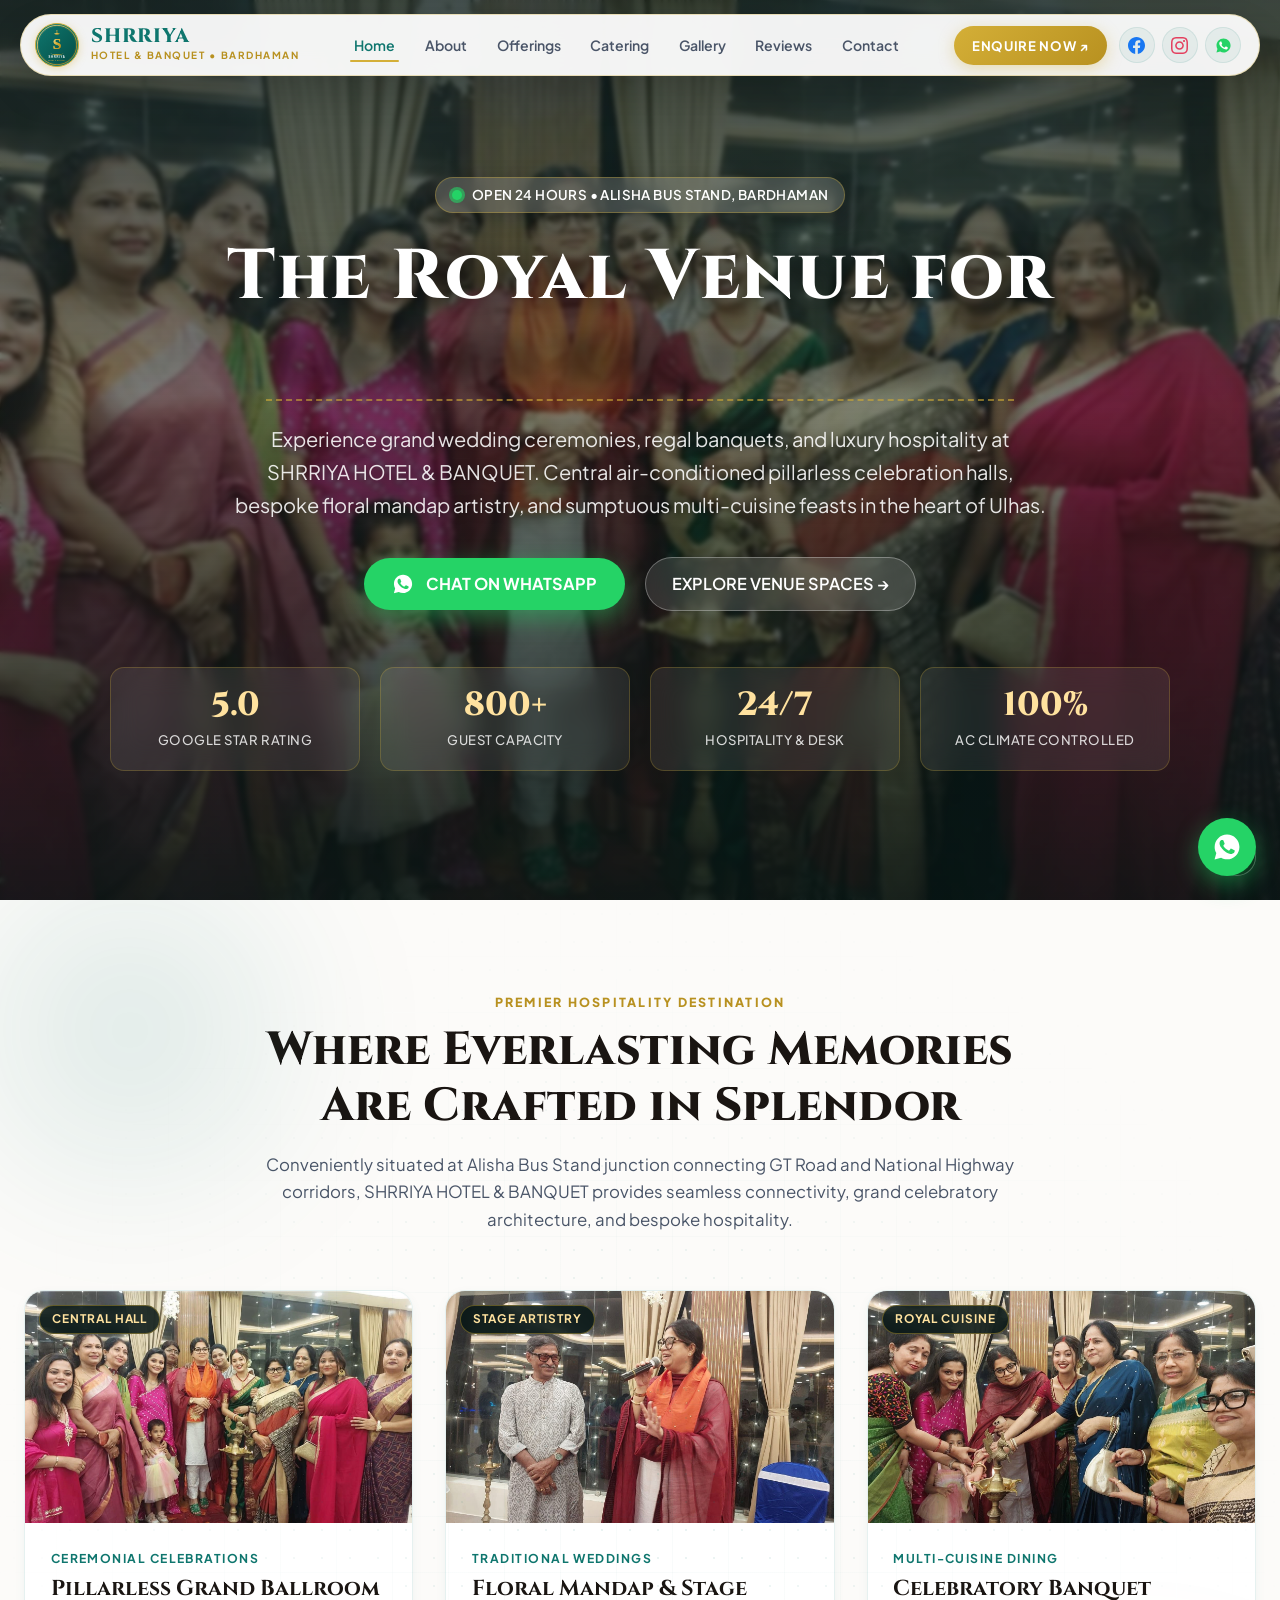
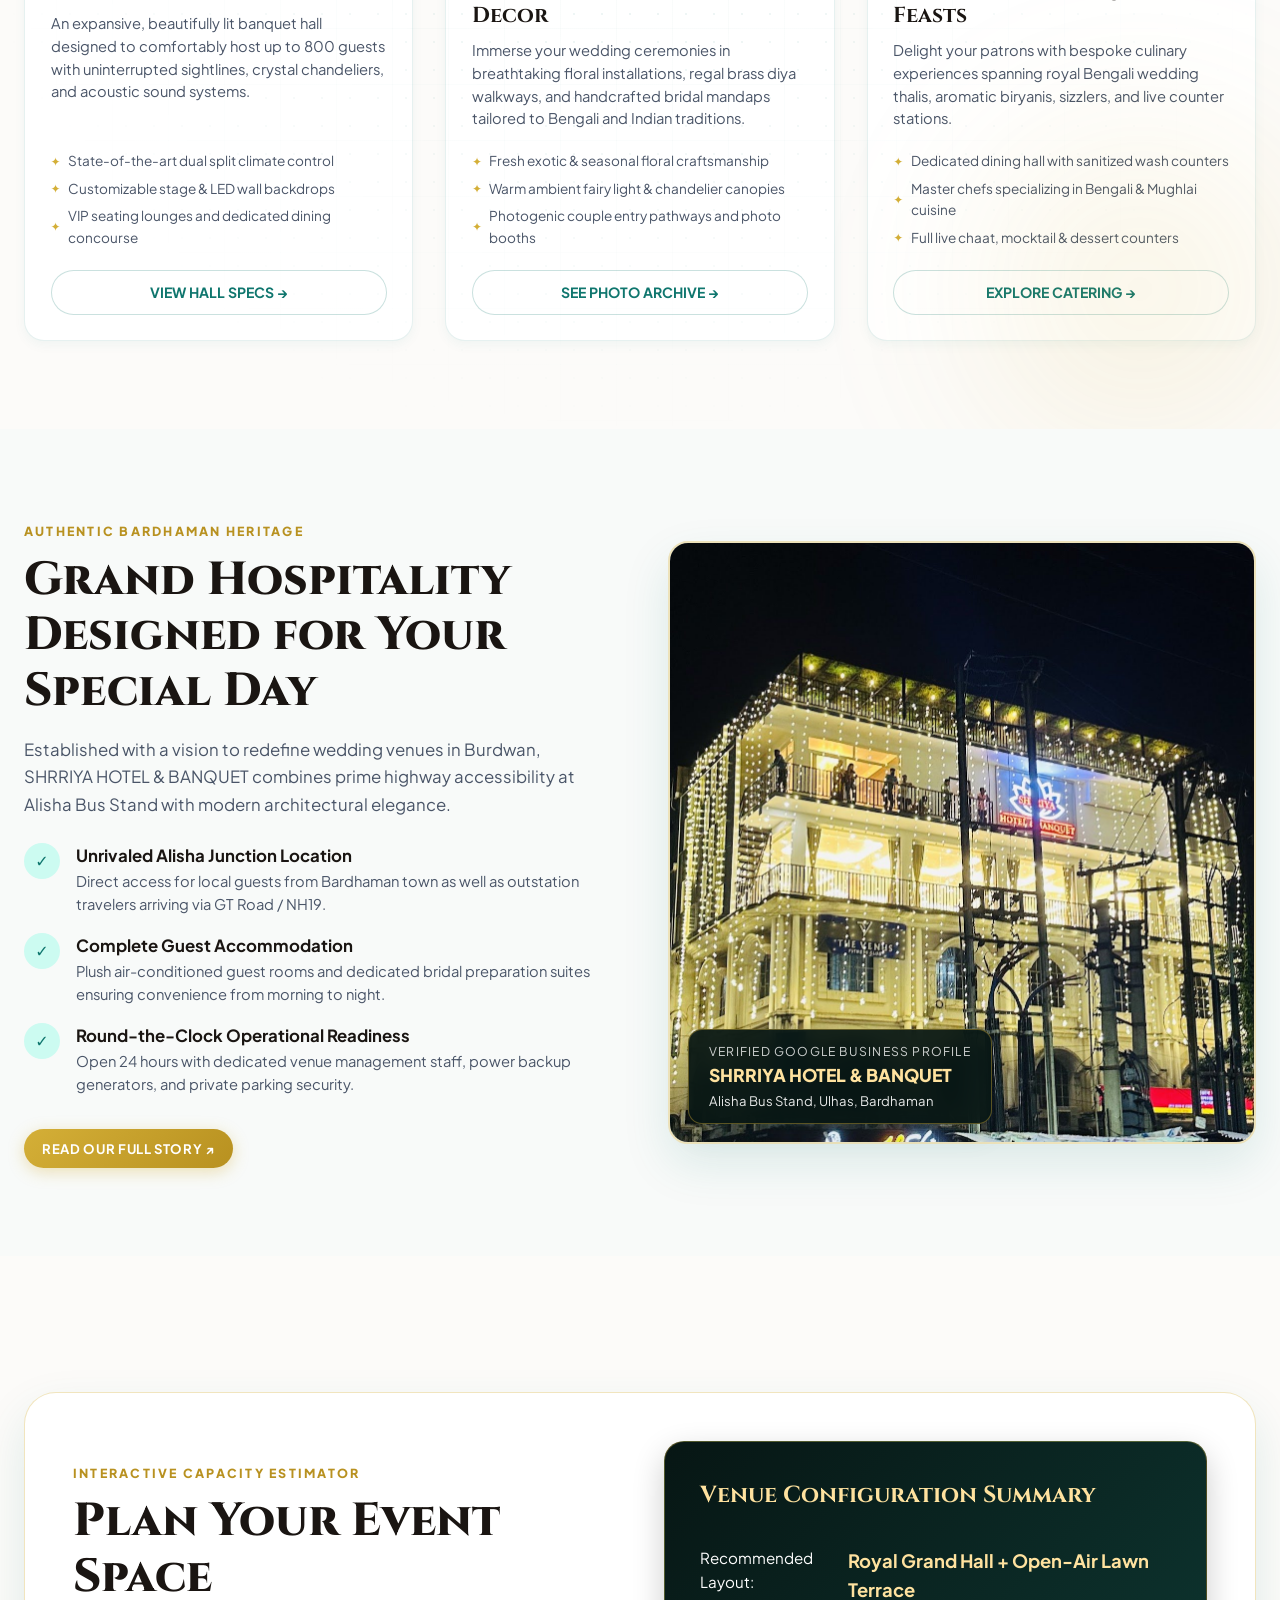
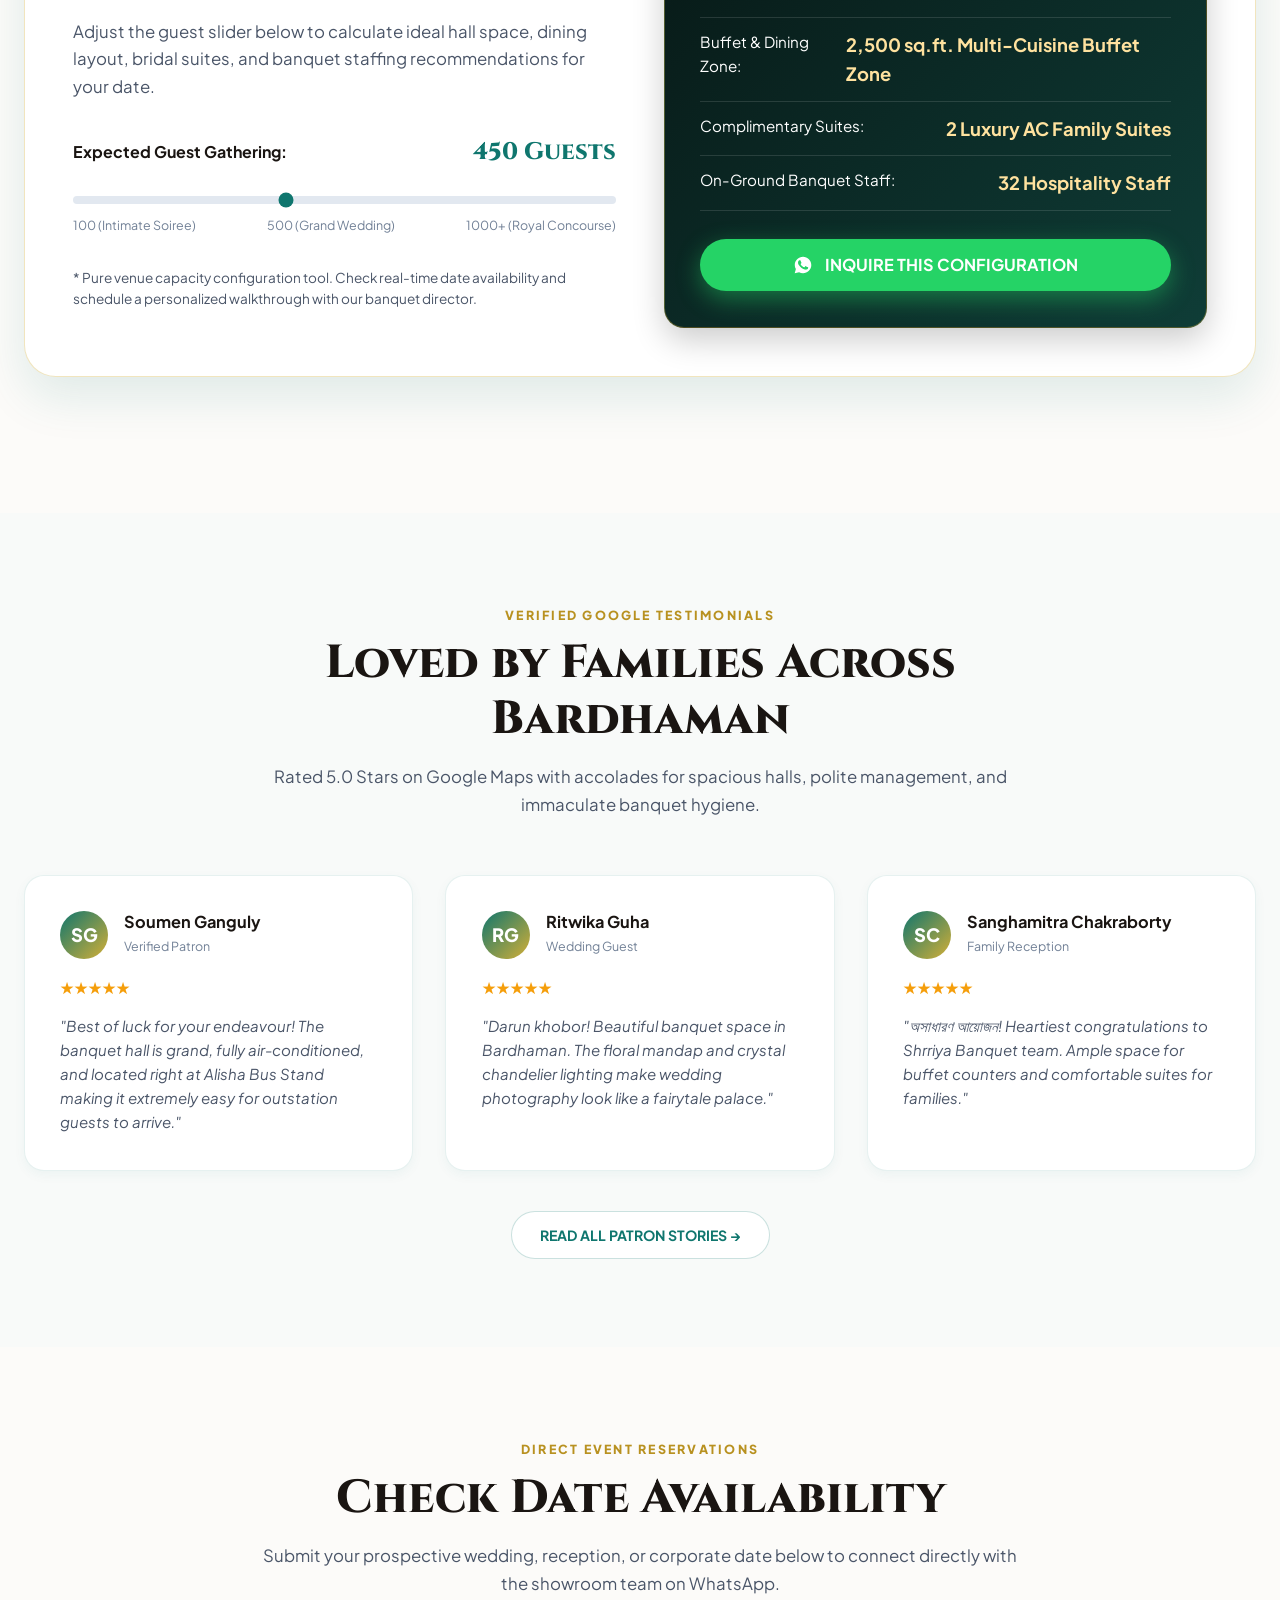
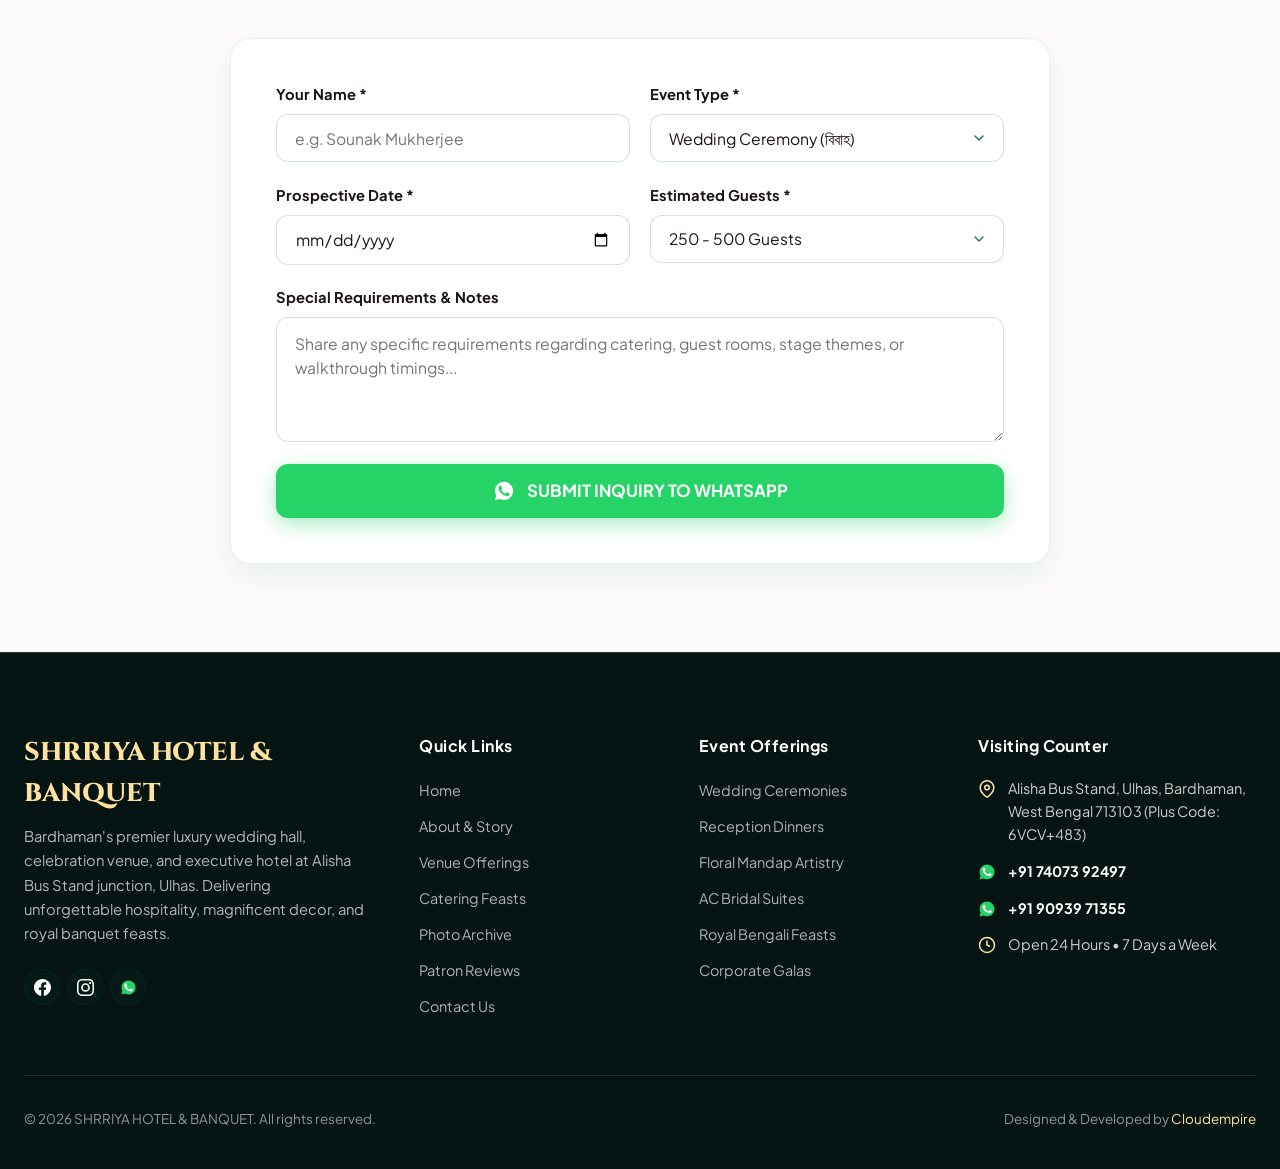
==== index.html @ f8ea302f "feat: complete multi-page showcase for SHRRIYA HOTEL & BANQUET" ====
<!DOCTYPE html>
<html lang="en">
<head>
  <meta charset="UTF-8">
  <meta name="viewport" content="width=device-width, initial-scale=1.0">
  <title>SHRRIYA HOTEL & BANQUET — Premier Wedding & Luxury Banquet Destination in Bardhaman</title>
  <meta name="description" content="Welcome to SHRRIYA HOTEL & BANQUET at Alisha Bus Stand, Ulhas, Bardhaman. Luxury AC marriage hall, grand wedding receptions, executive suites, and royal multi-cuisine feasts.">
  
  <!-- Complete Favicon Suite (Mandate 15) -->
  <link rel="icon" type="image/svg+xml" href="assets/images/favicon.svg">
  <link rel="icon" type="image/png" sizes="32x32" href="assets/images/favicon-32x32.png">
  <link rel="shortcut icon" href="assets/images/favicon.ico">
  <link rel="apple-touch-icon" sizes="180x180" href="assets/images/apple-touch-icon.png">

  <!-- Design System CSS -->
  <link rel="stylesheet" href="assets/css/style.css">
</head>
<body>

  <!-- TheDivine Floating Pill Navbar (Mandates 3 & 11) -->
  <header class="site-header">
    <div class="header-inner">
      <a href="index.html" class="header-brand" aria-label="SHRRIYA HOTEL & BANQUET Home">
        <div class="brand-emblem-wrap">
          <img src="assets/images/logo.svg" alt="SHRRIYA Emblem" class="brand-emblem">
        </div>
        <div class="brand-text">
          <span class="brand-title">SHRRIYA</span>
          <span class="brand-sub">HOTEL &amp; BANQUET • BARDHAMAN</span>
        </div>
      </a>

      <!-- Center Nav Links: STRICT ONE-WORD LABELS, ZERO WRAP -->
      <ul class="nav-links">
        <li class="nav-item"><a href="index.html" class="nav-link active">Home</a></li>
        <li class="nav-item"><a href="about.html" class="nav-link">About</a></li>
        <li class="nav-item"><a href="offerings.html" class="nav-link">Offerings</a></li>
        <li class="nav-item"><a href="catering.html" class="nav-link">Catering</a></li>
        <li class="nav-item"><a href="gallery.html" class="nav-link">Gallery</a></li>
        <li class="nav-item"><a href="reviews.html" class="nav-link">Reviews</a></li>
        <li class="nav-item"><a href="contact.html" class="nav-link">Contact</a></li>
      </ul>

      <!-- Right Actions -->
      <div class="header-actions">
        <a href="contact.html" class="btn-cta-pill">ENQUIRE NOW ↗</a>
        <div class="social-circle-icons">
          <!-- Facebook -->
          <a href="https://www.facebook.com/61556567624550" target="_blank" rel="noopener noreferrer" class="social-circle-btn" aria-label="Official Facebook">
            <svg viewBox="0 0 24 24" fill="#1877F2"><path d="M24 12.073c0-6.627-5.373-12-12-12s-12 5.373-12 12c0 5.99 4.388 10.954 10.125 11.854v-8.385H7.078v-3.47h3.047V9.43c0-3.007 1.792-4.669 4.533-4.669 1.312 0 2.686.235 2.686.235v2.953H15.83c-1.491 0-1.956.925-1.956 1.874v2.25h3.328l-.532 3.47h-2.796v8.385C19.612 23.027 24 18.062 24 12.073z"/></svg>
          </a>
          <!-- Instagram -->
          <a href="https://www.instagram.com/reel/DeOyIjYOL1H/" target="_blank" rel="noopener noreferrer" class="social-circle-btn" aria-label="Official Instagram">
            <svg viewBox="0 0 24 24" fill="#E4405F"><path d="M12 2.163c3.204 0 3.584.012 4.85.07 3.252.148 4.771 1.691 4.919 4.919.058 1.265.069 1.645.069 4.849 0 3.205-.012 3.584-.069 4.849-.149 3.225-1.664 4.771-4.919 4.919-1.266.058-1.644.07-4.85.07-3.204 0-3.584-.012-4.849-.07-3.26-.149-4.771-1.699-4.919-4.92-.058-1.265-.07-1.644-.07-4.849 0-3.204.013-3.583.07-4.849.149-3.227 1.664-4.771 4.919-4.919 1.266-.057 1.645-.069 4.849-.069zm0-2.163c-3.259 0-3.667.014-4.947.072-4.358.2-6.78 2.618-6.98 6.98-.059 1.281-.073 1.689-.073 4.948 0 3.259.014 3.668.072 4.948.2 4.358 2.618 6.78 6.98 6.98 1.281.058 1.689.072 4.948.072 3.259 0 3.668-.014 4.948-.072 4.354-.2 6.782-2.618 6.979-6.98.059-1.28.073-1.689.073-4.948 0-3.259-.014-3.667-.072-4.947-.196-4.354-2.617-6.78-6.979-6.98-1.281-.059-1.69-.073-4.949-.073zm0 5.838c-3.403 0-6.162 2.759-6.162 6.162s2.759 6.163 6.162 6.163 6.162-2.759 6.162-6.163c0-3.403-2.759-6.162-6.162-6.162zm0 10.162c-2.209 0-4-1.79-4-4 0-2.209 1.791-4 4-4s4 1.791 4 4c0 2.21-1.791 4-4 4zm6.406-11.845c-.796 0-1.441.645-1.441 1.44s.645 1.44 1.441 1.44c.795 0 1.439-.645 1.439-1.44s-.644-1.44-1.439-1.44z"/></svg>
          </a>
          <!-- Official WhatsApp SVG (Green bubble, white handset on light header) -->
          <a href="https://wa.me/917407392497" target="_blank" rel="noopener noreferrer" class="social-circle-btn" aria-label="Official WhatsApp">
            <svg viewBox="0 0 24 24" fill="none"><path d="M12.04 2C6.58 2 2.13 6.45 2.13 11.91C2.13 13.66 2.59 15.36 3.45 16.86L2.05 22L7.3 20.62C8.75 21.41 10.38 21.83 12.04 21.83C17.5 21.83 21.95 17.38 21.95 11.92C21.95 6.46 17.5 2 12.04 2Z" fill="#25D366"/><path d="M17.52 14.33C17.22 14.18 15.75 13.45 15.48 13.35C15.21 13.25 15.01 13.2 14.81 13.5C14.61 13.8 14.04 14.47 13.86 14.67C13.69 14.87 13.51 14.9 13.21 14.75C12.91 14.6 11.95 14.28 10.82 13.27C9.94 12.49 9.34 11.52 9.17 11.22C9 10.92 9.15 10.76 9.3 10.61C9.44 10.48 9.61 10.25 9.76 10.08C9.91 9.91 9.96 9.78 10.06 9.58C10.16 9.38 10.11 9.21 10.03 9.06C9.96 8.91 9.36 7.43 9.11 6.83C8.87 6.25 8.62 6.33 8.44 6.32C8.27 6.31 8.07 6.31 7.87 6.31C7.67 6.31 7.35 6.38 7.07 6.68C6.8 6.98 6.03 7.7 6.03 9.17C6.03 10.64 7.1 12.06 7.25 12.26C7.4 12.46 9.35 15.47 12.34 16.76C13.05 17.07 13.61 17.26 14.05 17.4C14.77 17.63 15.42 17.6 15.94 17.52C16.52 17.43 17.72 16.79 17.97 16.09C18.22 15.39 18.22 14.8 18.14 14.67C18.07 14.55 17.82 14.48 17.52 14.33Z" fill="#FFFFFF"/></svg>
          </a>
        </div>
        <!-- Circular Mobile Toggle Button (inside bounds) -->
        <button class="mobile-toggle" aria-label="Toggle Navigation Menu">
          <span></span>
        </button>
      </div>
    </div>
  </header>

  <!-- Hero Video Section (Starting at top: 0, Mandates 10 & 11) -->
  <section class="hero-section">
    <div class="hero-video-wrap">
      <video class="hero-video" autoplay muted loop playsinline poster="assets/images/hero-poster.jpg">
        <source src="assets/videos/hero.mp4" type="video/mp4">
      </video>
    </div>
    <div class="hero-overlay"></div>

    <div class="hero-container">
      <!-- Consolidated Sleek Status Badge (Anti-Clutter Guarantee) -->
      <div class="hero-badge">
        <span class="live-beacon">
          <span class="live-beacon-core"></span>
          <span class="live-beacon-ring"></span>
        </span>
        <span>OPEN 24 HOURS • ALISHA BUS STAND, BARDHAMAN</span>
      </div>

      <!-- Headline with Dynamic Keyword Rotator (Mandate 16) -->
      <h1 class="hero-title">
        The Royal Venue for<br>
        <span class="title-accent"><span class="dynamic-rotator">Bardhaman Weddings</span></span>
      </h1>

      <p class="hero-subtitle">
        Experience grand wedding ceremonies, regal banquets, and luxury hospitality at SHRRIYA HOTEL &amp; BANQUET. Central air-conditioned pillarless celebration halls, bespoke floral mandap artistry, and sumptuous multi-cuisine feasts in the heart of Ulhas.
      </p>

      <!-- Action Button Group -->
      <div class="hero-cta-group">
        <!-- Official WhatsApp High-Contrast: WHITE bubble + GREEN handset on green background -->
        <a href="https://wa.me/917407392497?text=Namaste%20Shrriya%20Hotel%20%26%20Banquet%2C%20I%20would%20like%20to%20enquire%20about%20booking%20your%20hall%20for%20an%20upcoming%20celebration." target="_blank" rel="noopener noreferrer" class="btn-hero-primary">
          <svg width="22" height="22" viewBox="0 0 24 24" fill="none"><path d="M12.04 2C6.58 2 2.13 6.45 2.13 11.91C2.13 13.66 2.59 15.36 3.45 16.86L2.05 22L7.3 20.62C8.75 21.41 10.38 21.83 12.04 21.83C17.5 21.83 21.95 17.38 21.95 11.92C21.95 6.46 17.5 2 12.04 2Z" fill="#FFFFFF"/><path d="M17.52 14.33C17.22 14.18 15.75 13.45 15.48 13.35C15.21 13.25 15.01 13.2 14.81 13.5C14.61 13.8 14.04 14.47 13.86 14.67C13.69 14.87 13.51 14.9 13.21 14.75C12.91 14.6 11.95 14.28 10.82 13.27C9.94 12.49 9.34 11.52 9.17 11.22C9 10.92 9.15 10.76 9.3 10.61C9.44 10.48 9.61 10.25 9.76 10.08C9.91 9.91 9.96 9.78 10.06 9.58C10.16 9.38 10.11 9.21 10.03 9.06C9.96 8.91 9.36 7.43 9.11 6.83C8.87 6.25 8.62 6.33 8.44 6.32C8.27 6.31 8.07 6.31 7.87 6.31C7.67 6.31 7.35 6.38 7.07 6.68C6.8 6.98 6.03 7.7 6.03 9.17C6.03 10.64 7.1 12.06 7.25 12.26C7.4 12.46 9.35 15.47 12.34 16.76C13.05 17.07 13.61 17.26 14.05 17.4C14.77 17.63 15.42 17.6 15.94 17.52C16.52 17.43 17.72 16.79 17.97 16.09C18.22 15.39 18.22 14.8 18.14 14.67C18.07 14.55 17.82 14.48 17.52 14.33Z" fill="#25D366"/></svg>
          <span>CHAT ON WHATSAPP</span>
        </a>
        <a href="offerings.html" class="btn-hero-secondary">
          <span>EXPLORE VENUE SPACES →</span>
        </a>
      </div>

      <!-- Telemetry Stats Grid (Fits Above Fold on Mobile, Mandate 11) -->
      <div class="hero-telemetry-grid">
        <div class="hero-stat-card">
          <div class="stat-number" data-target="5.0" data-decimal="true">5.0</div>
          <div class="stat-label">Google Star Rating</div>
        </div>
        <div class="hero-stat-card">
          <div class="stat-number" data-target="800" data-suffix="+">800+</div>
          <div class="stat-label">Guest Capacity</div>
        </div>
        <div class="hero-stat-card">
          <div class="stat-number" data-target="24" data-suffix="/7">24/7</div>
          <div class="stat-label">Hospitality &amp; Desk</div>
        </div>
        <div class="hero-stat-card">
          <div class="stat-number" data-target="100" data-suffix="%">100%</div>
          <div class="stat-label">AC Climate Controlled</div>
        </div>
      </div>
    </div>

    <!-- Pause/Play Video Control -->
    <button class="video-control-btn" aria-label="Pause Hero Video">
      <svg width="16" height="16" viewBox="0 0 24 24" fill="currentColor">
        <rect x="6" y="4" width="4" height="16"></rect>
        <rect x="14" y="4" width="4" height="16"></rect>
      </svg>
    </button>
  </section>

  <!-- Section 1: Venue Pillars & Grand Celebrations -->
  <section class="section">
    <div class="abstract-orb-container">
      <div class="abstract-orb abstract-orb-1"></div>
      <div class="abstract-orb abstract-orb-2"></div>
    </div>
    <div class="abstract-tech-grid"></div>

    <div class="section-header">
      <span class="section-tag">PREMIER HOSPITALITY DESTINATION</span>
      <h2 class="section-title">Where Everlasting Memories Are Crafted in Splendor</h2>
      <p class="section-desc">Conveniently situated at Alisha Bus Stand junction connecting GT Road and National Highway corridors, SHRRIYA HOTEL &amp; BANQUET provides seamless connectivity, grand celebratory architecture, and bespoke hospitality.</p>
    </div>

    <!-- 3 Teaser Feature Cards -->
    <div class="portfolio-grid">
      <div class="dish-card">
        <div class="dish-card-img-wrap">
          <img src="assets/images/banquet-grand-hall.jpg" alt="Grand Celebration Hall" class="dish-card-img" loading="lazy" decoding="async">
          <span class="dish-card-badge">CENTRAL HALL</span>
        </div>
        <div class="dish-card-body">
          <span class="dish-card-category">CEREMONIAL CELEBRATIONS</span>
          <h3 class="dish-card-title">Pillarless Grand Ballroom</h3>
          <p class="dish-card-desc">An expansive, beautifully lit banquet hall designed to comfortably host up to 800 guests with uninterrupted sightlines, crystal chandeliers, and acoustic sound systems.</p>
          <ul class="dish-card-highlights">
            <li>State-of-the-art dual split climate control</li>
            <li>Customizable stage &amp; LED wall backdrops</li>
            <li>VIP seating lounges and dedicated dining concourse</li>
          </ul>
          <a href="offerings.html" class="btn-card-inquire">VIEW HALL SPECS →</a>
        </div>
      </div>

      <div class="dish-card">
        <div class="dish-card-img-wrap">
          <img src="assets/images/banquet-stage-mandap.jpg" alt="Floral Stage Mandap" class="dish-card-img" loading="lazy" decoding="async">
          <span class="dish-card-badge">STAGE ARTISTRY</span>
        </div>
        <div class="dish-card-body">
          <span class="dish-card-category">TRADITIONAL WEDDINGS</span>
          <h3 class="dish-card-title">Floral Mandap &amp; Stage Decor</h3>
          <p class="dish-card-desc">Immerse your wedding ceremonies in breathtaking floral installations, regal brass diya walkways, and handcrafted bridal mandaps tailored to Bengali and Indian traditions.</p>
          <ul class="dish-card-highlights">
            <li>Fresh exotic &amp; seasonal floral craftsmanship</li>
            <li>Warm ambient fairy light &amp; chandelier canopies</li>
            <li>Photogenic couple entry pathways and photo booths</li>
          </ul>
          <a href="gallery.html" class="btn-card-inquire">SEE PHOTO ARCHIVE →</a>
        </div>
      </div>

      <div class="dish-card">
        <div class="dish-card-img-wrap">
          <img src="assets/images/banquet-celebration-dining.jpg" alt="Royal Catering & Feasts" class="dish-card-img" loading="lazy" decoding="async">
          <span class="dish-card-badge">ROYAL CUISINE</span>
        </div>
        <div class="dish-card-body">
          <span class="dish-card-category">MULTI-CUISINE DINING</span>
          <h3 class="dish-card-title">Celebratory Banquet Feasts</h3>
          <p class="dish-card-desc">Delight your patrons with bespoke culinary experiences spanning royal Bengali wedding thalis, aromatic biryanis, sizzlers, and live counter stations.</p>
          <ul class="dish-card-highlights">
            <li>Dedicated dining hall with sanitized wash counters</li>
            <li>Master chefs specializing in Bengali &amp; Mughlai cuisine</li>
            <li>Full live chaat, mocktail &amp; dessert counters</li>
          </ul>
          <a href="catering.html" class="btn-card-inquire">EXPLORE CATERING →</a>
        </div>
      </div>
    </div>
  </section>

  <!-- Section 2: Heritage Workshop & Genuine Front Showcase -->
  <section class="section-alt">
    <div class="section-inner">
      <div style="display: grid; grid-template-columns: 1fr 1fr; gap: 3.5rem; align-items: center;">
        <div>
          <span class="section-tag">AUTHENTIC BARDHAMAN HERITAGE</span>
          <h2 class="section-title">Grand Hospitality Designed for Your Special Day</h2>
          <p class="section-desc" style="margin-bottom: 1.5rem;">
            Established with a vision to redefine wedding venues in Burdwan, SHRRIYA HOTEL &amp; BANQUET combines prime highway accessibility at Alisha Bus Stand with modern architectural elegance.
          </p>
          <div style="display: flex; flex-direction: column; gap: 1rem; margin-bottom: 2rem;">
            <div style="display: flex; align-items: flex-start; gap: 1rem;">
              <div style="width: 36px; height: 36px; border-radius: 50%; background: var(--brand-teal-light); color: var(--brand-teal); display: flex; align-items: center; justify-content: center; font-weight: 800; flex-shrink: 0;">✓</div>
              <div>
                <strong style="color: var(--text-primary); font-size: 1.05rem;">Unrivaled Alisha Junction Location</strong>
                <p style="color: var(--text-secondary); font-size: 0.92rem;">Direct access for local guests from Bardhaman town as well as outstation travelers arriving via GT Road / NH19.</p>
              </div>
            </div>
            <div style="display: flex; align-items: flex-start; gap: 1rem;">
              <div style="width: 36px; height: 36px; border-radius: 50%; background: var(--brand-teal-light); color: var(--brand-teal); display: flex; align-items: center; justify-content: center; font-weight: 800; flex-shrink: 0;">✓</div>
              <div>
                <strong style="color: var(--text-primary); font-size: 1.05rem;">Complete Guest Accommodation</strong>
                <p style="color: var(--text-secondary); font-size: 0.92rem;">Plush air-conditioned guest rooms and dedicated bridal preparation suites ensuring convenience from morning to night.</p>
              </div>
            </div>
            <div style="display: flex; align-items: flex-start; gap: 1rem;">
              <div style="width: 36px; height: 36px; border-radius: 50%; background: var(--brand-teal-light); color: var(--brand-teal); display: flex; align-items: center; justify-content: center; font-weight: 800; flex-shrink: 0;">✓</div>
              <div>
                <strong style="color: var(--text-primary); font-size: 1.05rem;">Round-the-Clock Operational Readiness</strong>
                <p style="color: var(--text-secondary); font-size: 0.92rem;">Open 24 hours with dedicated venue management staff, power backup generators, and private parking security.</p>
              </div>
            </div>
          </div>
          <a href="about.html" class="btn-cta-pill" style="display: inline-flex;">READ OUR FULL STORY ↗</a>
        </div>

        <div style="position: relative;">
          <div style="border-radius: var(--radius-lg); overflow: hidden; border: 2px solid var(--border-gold); box-shadow: var(--shadow-lg);">
            <img src="assets/images/heritage-storefront.jpg" alt="SHRRIYA HOTEL & BANQUET Building & Front Entrance" style="width: 100%; height: auto; display: block;" loading="lazy" decoding="async">
          </div>
          <div style="position: absolute; bottom: 20px; left: 20px; background: rgba(7, 22, 20, 0.92); color: #FFE29F; padding: 12px 20px; border-radius: var(--radius-md); border: 1px solid rgba(212, 175, 55, 0.4); backdrop-filter: blur(10px); box-shadow: var(--shadow-md);">
            <div style="font-size: 0.76rem; text-transform: uppercase; letter-spacing: 0.1em; color: rgba(255, 255, 255, 0.8);">VERIFIED GOOGLE BUSINESS PROFILE</div>
            <div style="font-weight: 800; font-size: 1.1rem; color: #FFE29F;">SHRRIYA HOTEL &amp; BANQUET</div>
            <div style="font-size: 0.82rem; color: rgba(255, 255, 255, 0.9);">Alisha Bus Stand, Ulhas, Bardhaman</div>
          </div>
        </div>
      </div>
    </div>
  </section>

  <!-- Section 3: Interactive Guest Capacity & Banquet Calculator (Mandate 16) -->
  <section class="section">
    <div class="calculator-wrap">
      <div class="calc-grid">
        <div>
          <span class="section-tag">INTERACTIVE CAPACITY ESTIMATOR</span>
          <h2 class="section-title" style="margin-bottom: 0.75rem;">Plan Your Event Space</h2>
          <p class="section-desc" style="margin-bottom: 2rem;">Adjust the guest slider below to calculate ideal hall space, dining layout, bridal suites, and banquet staffing recommendations for your date.</p>

          <div class="calc-slider-box">
            <label for="guestSlider">
              <span>Expected Guest Gathering:</span>
              <span class="calc-slider-val" id="guestCountDisplay">450 Guests</span>
            </label>
            <input type="range" id="guestSlider" class="calc-range-input" min="100" max="1000" step="25" value="450">
            <div style="display: flex; justify-content: space-between; font-size: 0.78rem; color: var(--text-muted); margin-top: 6px;">
              <span>100 (Intimate Soiree)</span>
              <span>500 (Grand Wedding)</span>
              <span>1000+ (Royal Concourse)</span>
            </div>
          </div>

          <p style="font-size: 0.85rem; color: var(--text-secondary); line-height: 1.5;">
            * Pure venue capacity configuration tool. Check real-time date availability and schedule a personalized walkthrough with our banquet director.
          </p>
        </div>

        <div class="calc-result-card">
          <h4>Venue Configuration Summary</h4>
          <div class="calc-result-metric">
            <span>Recommended Layout:</span>
            <strong id="hallConfigDisplay">Royal Grand Hall + Open-Air Lawn Terrace</strong>
          </div>
          <div class="calc-result-metric">
            <span>Buffet &amp; Dining Zone:</span>
            <strong id="buffetAreaDisplay">2,500 sq.ft. Multi-Cuisine Zone</strong>
          </div>
          <div class="calc-result-metric">
            <span>Complimentary Suites:</span>
            <strong id="roomsDisplay">2 Luxury AC Family Suites</strong>
          </div>
          <div class="calc-result-metric">
            <span>On-Ground Banquet Staff:</span>
            <strong id="staffDisplay">32 Hospitality Staff</strong>
          </div>

          <div style="margin-top: 1.8rem;">
            <a id="calcWaBtn" href="https://wa.me/917407392497" target="_blank" rel="noopener noreferrer" class="btn-hero-primary" style="width: 100%;">
              <svg width="20" height="20" viewBox="0 0 24 24" fill="none"><path d="M12.04 2C6.58 2 2.13 6.45 2.13 11.91C2.13 13.66 2.59 15.36 3.45 16.86L2.05 22L7.3 20.62C8.75 21.41 10.38 21.83 12.04 21.83C17.5 21.83 21.95 17.38 21.95 11.92C21.95 6.46 17.5 2 12.04 2Z" fill="#FFFFFF"/><path d="M17.52 14.33C17.22 14.18 15.75 13.45 15.48 13.35C15.21 13.25 15.01 13.2 14.81 13.5C14.61 13.8 14.04 14.47 13.86 14.67C13.69 14.87 13.51 14.9 13.21 14.75C12.91 14.6 11.95 14.28 10.82 13.27C9.94 12.49 9.34 11.52 9.17 11.22C9 10.92 9.15 10.76 9.3 10.61C9.44 10.48 9.61 10.25 9.76 10.08C9.91 9.91 9.96 9.78 10.06 9.58C10.16 9.38 10.11 9.21 10.03 9.06C9.96 8.91 9.36 7.43 9.11 6.83C8.87 6.25 8.62 6.33 8.44 6.32C8.27 6.31 8.07 6.31 7.87 6.31C7.67 6.31 7.35 6.38 7.07 6.68C6.8 6.98 6.03 7.7 6.03 9.17C6.03 10.64 7.1 12.06 7.25 12.26C7.4 12.46 9.35 15.47 12.34 16.76C13.05 17.07 13.61 17.26 14.05 17.4C14.77 17.63 15.42 17.6 15.94 17.52C16.52 17.43 17.72 16.79 17.97 16.09C18.22 15.39 18.22 14.8 18.14 14.67C18.07 14.55 17.82 14.48 17.52 14.33Z" fill="#25D366"/></svg>
              <span>INQUIRE THIS CONFIGURATION</span>
            </a>
          </div>
        </div>
      </div>
    </div>
  </section>

  <!-- Section 4: Verified Patron Reviews Teaser -->
  <section class="section-alt">
    <div class="section-inner">
      <div class="section-header">
        <span class="section-tag">VERIFIED GOOGLE TESTIMONIALS</span>
        <h2 class="section-title">Loved by Families Across Bardhaman</h2>
        <p class="section-desc">Rated 5.0 Stars on Google Maps with accolades for spacious halls, polite management, and immaculate banquet hygiene.</p>
      </div>

      <div class="reviews-grid">
        <div class="review-card">
          <div class="review-header">
            <div class="review-avatar">SG</div>
            <div class="review-author-info">
              <h4>Soumen Ganguly</h4>
              <span class="review-date">Verified Patron</span>
            </div>
          </div>
          <div class="review-stars">★★★★★</div>
          <p class="review-quote">"Best of luck for your endeavour! The banquet hall is grand, fully air-conditioned, and located right at Alisha Bus Stand making it extremely easy for outstation guests to arrive."</p>
        </div>

        <div class="review-card">
          <div class="review-header">
            <div class="review-avatar">RG</div>
            <div class="review-author-info">
              <h4>Ritwika Guha</h4>
              <span class="review-date">Wedding Guest</span>
            </div>
          </div>
          <div class="review-stars">★★★★★</div>
          <p class="review-quote">"Darun khobor! Beautiful banquet space in Bardhaman. The floral mandap and crystal chandelier lighting make wedding photography look like a fairytale palace."</p>
        </div>

        <div class="review-card">
          <div class="review-header">
            <div class="review-avatar">SC</div>
            <div class="review-author-info">
              <h4>Sanghamitra Chakraborty</h4>
              <span class="review-date">Family Reception</span>
            </div>
          </div>
          <div class="review-stars">★★★★★</div>
          <p class="review-quote">"অসাধারণ আয়োজন! Heartiest congratulations to Shrriya Banquet team. Ample space for buffet counters and comfortable suites for families."</p>
        </div>
      </div>

      <div style="text-align: center; margin-top: 2.5rem;">
        <a href="reviews.html" class="btn-card-inquire" style="display: inline-flex; width: auto; padding: 12px 28px;">READ ALL PATRON STORIES →</a>
      </div>
    </div>
  </section>

  <!-- Section 5: Quick Venue Tour & Booking Intake (Mandate 6) -->
  <section class="section">
    <div style="max-width: 820px; margin: 0 auto;">
      <div class="section-header" style="margin-bottom: 2.5rem;">
        <span class="section-tag">DIRECT EVENT RESERVATIONS</span>
        <h2 class="section-title">Check Date Availability</h2>
        <p class="section-desc">Submit your prospective wedding, reception, or corporate date below to connect directly with the showroom team on WhatsApp.</p>
      </div>

      <div class="contact-form-card">
        <form class="inquiry-form">
          <div style="display: grid; grid-template-columns: 1fr 1fr; gap: 1.25rem;">
            <div class="form-group">
              <label>Your Name *</label>
              <input type="text" name="name" class="form-control" placeholder="e.g. Sounak Mukherjee" required>
            </div>
            <div class="form-group">
              <label>Event Type *</label>
              <select name="eventType" class="form-control" required>
                <option value="Wedding Ceremony">Wedding Ceremony (বিবাহ)</option>
                <option value="Wedding Reception">Wedding Reception (বৌভাত)</option>
                <option value="Anniversary Gala">Anniversary Gala</option>
                <option value="Thread Ceremony">Thread Ceremony (উপনয়ন)</option>
                <option value="Birthday Celebration">Birthday Celebration</option>
                <option value="Corporate Seminar">Corporate Seminar / Meeting</option>
              </select>
            </div>
          </div>

          <div style="display: grid; grid-template-columns: 1fr 1fr; gap: 1.25rem;">
            <div class="form-group">
              <label>Prospective Date *</label>
              <input type="date" name="eventDate" class="form-control" required>
            </div>
            <div class="form-group">
              <label>Estimated Guests *</label>
              <select name="guestCount" class="form-control" required>
                <option value="100 - 250 Guests">100 - 250 Guests</option>
                <option value="250 - 500 Guests" selected>250 - 500 Guests</option>
                <option value="500 - 800 Guests">500 - 800 Guests</option>
                <option value="800+ Guests">800+ Guests (Full Concourse)</option>
              </select>
            </div>
          </div>

          <div class="form-group">
            <label>Special Requirements &amp; Notes</label>
            <textarea name="message" class="form-control" placeholder="Share any specific requirements regarding catering, guest rooms, stage themes, or walkthrough timings..."></textarea>
          </div>

          <button type="submit" class="btn-form-submit">
            <svg width="22" height="22" viewBox="0 0 24 24" fill="none"><path d="M12.04 2C6.58 2 2.13 6.45 2.13 11.91C2.13 13.66 2.59 15.36 3.45 16.86L2.05 22L7.3 20.62C8.75 21.41 10.38 21.83 12.04 21.83C17.5 21.83 21.95 17.38 21.95 11.92C21.95 6.46 17.5 2 12.04 2Z" fill="#FFFFFF"/><path d="M17.52 14.33C17.22 14.18 15.75 13.45 15.48 13.35C15.21 13.25 15.01 13.2 14.81 13.5C14.61 13.8 14.04 14.47 13.86 14.67C13.69 14.87 13.51 14.9 13.21 14.75C12.91 14.6 11.95 14.28 10.82 13.27C9.94 12.49 9.34 11.52 9.17 11.22C9 10.92 9.15 10.76 9.3 10.61C9.44 10.48 9.61 10.25 9.76 10.08C9.91 9.91 9.96 9.78 10.06 9.58C10.16 9.38 10.11 9.21 10.03 9.06C9.96 8.91 9.36 7.43 9.11 6.83C8.87 6.25 8.62 6.33 8.44 6.32C8.27 6.31 8.07 6.31 7.87 6.31C7.67 6.31 7.35 6.38 7.07 6.68C6.8 6.98 6.03 7.7 6.03 9.17C6.03 10.64 7.1 12.06 7.25 12.26C7.4 12.46 9.35 15.47 12.34 16.76C13.05 17.07 13.61 17.26 14.05 17.4C14.77 17.63 15.42 17.6 15.94 17.52C16.52 17.43 17.72 16.79 17.97 16.09C18.22 15.39 18.22 14.8 18.14 14.67C18.07 14.55 17.82 14.48 17.52 14.33Z" fill="#25D366"/></svg>
            <span>SUBMIT INQUIRY TO WHATSAPP</span>
          </button>
        </form>
      </div>
    </div>
  </section>

  <!-- Site Footer (Mandates 4, 5, 203-206) -->
  <footer class="site-footer">
    <div class="footer-container">
      <div>
        <h4 class="footer-brand-title">SHRRIYA HOTEL &amp; BANQUET</h4>
        <p class="footer-desc">
          Bardhaman's premier luxury wedding hall, celebration venue, and executive hotel at Alisha Bus Stand junction, Ulhas. Delivering unforgettable hospitality, magnificent decor, and royal banquet feasts.
        </p>
        <div class="social-circle-icons">
          <!-- Facebook -->
          <a href="https://www.facebook.com/61556567624550" target="_blank" rel="noopener noreferrer" class="social-circle-btn" aria-label="Facebook">
            <svg viewBox="0 0 24 24" fill="#ffffff" width="16" height="16"><path d="M24 12.073c0-6.627-5.373-12-12-12s-12 5.373-12 12c0 5.99 4.388 10.954 10.125 11.854v-8.385H7.078v-3.47h3.047V9.43c0-3.007 1.792-4.669 4.533-4.669 1.312 0 2.686.235 2.686.235v2.953H15.83c-1.491 0-1.956.925-1.956 1.874v2.25h3.328l-.532 3.47h-2.796v8.385C19.612 23.027 24 18.062 24 12.073z"/></svg>
          </a>
          <!-- Instagram -->
          <a href="https://www.instagram.com/reel/DeOyIjYOL1H/" target="_blank" rel="noopener noreferrer" class="social-circle-btn" aria-label="Instagram">
            <svg viewBox="0 0 24 24" fill="#ffffff" width="16" height="16"><path d="M12 2.163c3.204 0 3.584.012 4.85.07 3.252.148 4.771 1.691 4.919 4.919.058 1.265.069 1.645.069 4.849 0 3.205-.012 3.584-.069 4.849-.149 3.225-1.664 4.771-4.919 4.919-1.266.058-1.644.07-4.85.07-3.204 0-3.584-.012-4.849-.07-3.26-.149-4.771-1.699-4.919-4.92-.058-1.265-.07-1.644-.07-4.849 0-3.204.013-3.583.07-4.849.149-3.227 1.664-4.771 4.919-4.919 1.266-.057 1.645-.069 4.849-.069zm0-2.163c-3.259 0-3.667.014-4.947.072-4.358.2-6.78 2.618-6.98 6.98-.059 1.281-.073 1.689-.073 4.948 0 3.259.014 3.668.072 4.948.2 4.358 2.618 6.78 6.98 6.98 1.281.058 1.689.072 4.948.072 3.259 0 3.668-.014 4.948-.072 4.354-.2 6.782-2.618 6.979-6.98.059-1.28.073-1.689.073-4.948 0-3.259-.014-3.667-.072-4.947-.196-4.354-2.617-6.78-6.979-6.98-1.281-.059-1.69-.073-4.949-.073zm0 5.838c-3.403 0-6.162 2.759-6.162 6.162s2.759 6.163 6.162 6.163 6.162-2.759 6.162-6.163c0-3.403-2.759-6.162-6.162-6.162zm0 10.162c-2.209 0-4-1.79-4-4 0-2.209 1.791-4 4-4s4 1.791 4 4c0 2.21-1.791 4-4 4zm6.406-11.845c-.796 0-1.441.645-1.441 1.44s.645 1.44 1.441 1.44c.795 0 1.439-.645 1.439-1.44s-.644-1.44-1.439-1.44z"/></svg>
          </a>
          <!-- WhatsApp -->
          <a href="https://wa.me/917407392497" target="_blank" rel="noopener noreferrer" class="social-circle-btn" aria-label="WhatsApp">
            <svg viewBox="0 0 24 24" fill="none" width="16" height="16"><path d="M12.04 2C6.58 2 2.13 6.45 2.13 11.91C2.13 13.66 2.59 15.36 3.45 16.86L2.05 22L7.3 20.62C8.75 21.41 10.38 21.83 12.04 21.83C17.5 21.83 21.95 17.38 21.95 11.92C21.95 6.46 17.5 2 12.04 2Z" fill="#25D366"/><path d="M17.52 14.33C17.22 14.18 15.75 13.45 15.48 13.35C15.21 13.25 15.01 13.2 14.81 13.5C14.61 13.8 14.04 14.47 13.86 14.67C13.69 14.87 13.51 14.9 13.21 14.75C12.91 14.6 11.95 14.28 10.82 13.27C9.94 12.49 9.34 11.52 9.17 11.22C9 10.92 9.15 10.76 9.3 10.61C9.44 10.48 9.61 10.25 9.76 10.08C9.91 9.91 9.96 9.78 10.06 9.58C10.16 9.38 10.11 9.21 10.03 9.06C9.96 8.91 9.36 7.43 9.11 6.83C8.87 6.25 8.62 6.33 8.44 6.32C8.27 6.31 8.07 6.31 7.87 6.31C7.67 6.31 7.35 6.38 7.07 6.68C6.8 6.98 6.03 7.7 6.03 9.17C6.03 10.64 7.1 12.06 7.25 12.26C7.4 12.46 9.35 15.47 12.34 16.76C13.05 17.07 13.61 17.26 14.05 17.4C14.77 17.63 15.42 17.6 15.94 17.52C16.52 17.43 17.72 16.79 17.97 16.09C18.22 15.39 18.22 14.8 18.14 14.67C18.07 14.55 17.82 14.48 17.52 14.33Z" fill="#FFFFFF"/></svg>
          </a>
        </div>
      </div>

      <div class="footer-col">
        <h5>Quick Links</h5>
        <ul class="footer-links">
          <li><a href="index.html">Home</a></li>
          <li><a href="about.html">About &amp; Story</a></li>
          <li><a href="offerings.html">Venue Offerings</a></li>
          <li><a href="catering.html">Catering Feasts</a></li>
          <li><a href="gallery.html">Photo Archive</a></li>
          <li><a href="reviews.html">Patron Reviews</a></li>
          <li><a href="contact.html">Contact Us</a></li>
        </ul>
      </div>

      <div class="footer-col">
        <h5>Event Offerings</h5>
        <ul class="footer-links">
          <li><a href="offerings.html">Wedding Ceremonies</a></li>
          <li><a href="offerings.html">Reception Dinners</a></li>
          <li><a href="offerings.html">Floral Mandap Artistry</a></li>
          <li><a href="offerings.html">AC Bridal Suites</a></li>
          <li><a href="catering.html">Royal Bengali Feasts</a></li>
          <li><a href="offerings.html">Corporate Galas</a></li>
        </ul>
      </div>

      <div class="footer-col">
        <h5>Visiting Counter</h5>
        <div class="footer-contact-item">
          <svg width="18" height="18" viewBox="0 0 24 24" fill="none" stroke="#FFE29F" stroke-width="2"><path d="M21 10c0 7-9 13-9 13s-9-6-9-13a9 9 0 0118 0z"/><circle cx="12" cy="10" r="3"/></svg>
          <span>Alisha Bus Stand, Ulhas, Bardhaman, West Bengal 713103 (Plus Code: 6VCV+483)</span>
        </div>
        
        <!-- Mandatory WhatsApp SVG Icon with Contact Numbers (Mandates 5 & 195) -->
        <div class="footer-contact-item">
          <svg width="18" height="18" viewBox="0 0 24 24" fill="none"><path d="M12.04 2C6.58 2 2.13 6.45 2.13 11.91C2.13 13.66 2.59 15.36 3.45 16.86L2.05 22L7.3 20.62C8.75 21.41 10.38 21.83 12.04 21.83C17.5 21.83 21.95 17.38 21.95 11.92C21.95 6.46 17.5 2 12.04 2Z" fill="#25D366"/><path d="M17.52 14.33C17.22 14.18 15.75 13.45 15.48 13.35C15.21 13.25 15.01 13.2 14.81 13.5C14.61 13.8 14.04 14.47 13.86 14.67C13.69 14.87 13.51 14.9 13.21 14.75C12.91 14.6 11.95 14.28 10.82 13.27C9.94 12.49 9.34 11.52 9.17 11.22C9 10.92 9.15 10.76 9.3 10.61C9.44 10.48 9.61 10.25 9.76 10.08C9.91 9.91 9.96 9.78 10.06 9.58C10.16 9.38 10.11 9.21 10.03 9.06C9.96 8.91 9.36 7.43 9.11 6.83C8.87 6.25 8.62 6.33 8.44 6.32C8.27 6.31 8.07 6.31 7.87 6.31C7.67 6.31 7.35 6.38 7.07 6.68C6.8 6.98 6.03 7.7 6.03 9.17C6.03 10.64 7.1 12.06 7.25 12.26C7.4 12.46 9.35 15.47 12.34 16.76C13.05 17.07 13.61 17.26 14.05 17.4C14.77 17.63 15.42 17.6 15.94 17.52C16.52 17.43 17.72 16.79 17.97 16.09C18.22 15.39 18.22 14.8 18.14 14.67C18.07 14.55 17.82 14.48 17.52 14.33Z" fill="#FFFFFF"/></svg>
          <a href="tel:+917407392497" style="color: #ffffff; font-weight: 700;">+91 74073 92497</a>
        </div>
        <div class="footer-contact-item">
          <svg width="18" height="18" viewBox="0 0 24 24" fill="none"><path d="M12.04 2C6.58 2 2.13 6.45 2.13 11.91C2.13 13.66 2.59 15.36 3.45 16.86L2.05 22L7.3 20.62C8.75 21.41 10.38 21.83 12.04 21.83C17.5 21.83 21.95 17.38 21.95 11.92C21.95 6.46 17.5 2 12.04 2Z" fill="#25D366"/><path d="M17.52 14.33C17.22 14.18 15.75 13.45 15.48 13.35C15.21 13.25 15.01 13.2 14.81 13.5C14.61 13.8 14.04 14.47 13.86 14.67C13.69 14.87 13.51 14.9 13.21 14.75C12.91 14.6 11.95 14.28 10.82 13.27C9.94 12.49 9.34 11.52 9.17 11.22C9 10.92 9.15 10.76 9.3 10.61C9.44 10.48 9.61 10.25 9.76 10.08C9.91 9.91 9.96 9.78 10.06 9.58C10.16 9.38 10.11 9.21 10.03 9.06C9.96 8.91 9.36 7.43 9.11 6.83C8.87 6.25 8.62 6.33 8.44 6.32C8.27 6.31 8.07 6.31 7.87 6.31C7.67 6.31 7.35 6.38 7.07 6.68C6.8 6.98 6.03 7.7 6.03 9.17C6.03 10.64 7.1 12.06 7.25 12.26C7.4 12.46 9.35 15.47 12.34 16.76C13.05 17.07 13.61 17.26 14.05 17.4C14.77 17.63 15.42 17.6 15.94 17.52C16.52 17.43 17.72 16.79 17.97 16.09C18.22 15.39 18.22 14.8 18.14 14.67C18.07 14.55 17.82 14.48 17.52 14.33Z" fill="#FFFFFF"/></svg>
          <a href="tel:+919093971355" style="color: #ffffff; font-weight: 700;">+91 90939 71355</a>
        </div>
        <div class="footer-contact-item">
          <svg width="18" height="18" viewBox="0 0 24 24" fill="none" stroke="#FFE29F" stroke-width="2"><circle cx="12" cy="12" r="10"/><polyline points="12 6 12 12 16 14"/></svg>
          <span>Open 24 Hours • 7 Days a Week</span>
        </div>
      </div>
    </div>

    <div class="footer-bottom">
      <div>© 2026 SHRRIYA HOTEL &amp; BANQUET. All rights reserved.</div>
      <div>Designed &amp; Developed by <a href="https://cloudempire.tech/" target="_blank" rel="noopener noreferrer">Cloudempire</a></div>
    </div>
  </footer>

  <!-- Floating High-Contrast WhatsApp Button (Mandates 5, 11) -->
  <a href="https://wa.me/917407392497?text=Hello%20Shrriya%20Hotel%20%26%20Banquet%2C%20I%20would%20like%20to%20inquire%20about%20event%20booking." target="_blank" rel="noopener noreferrer" class="floating-wa-btn" aria-label="Direct WhatsApp Inquiry">
    <svg width="30" height="30" viewBox="0 0 24 24" fill="none"><path d="M12.04 2C6.58 2 2.13 6.45 2.13 11.91C2.13 13.66 2.59 15.36 3.45 16.86L2.05 22L7.3 20.62C8.75 21.41 10.38 21.83 12.04 21.83C17.5 21.83 21.95 17.38 21.95 11.92C21.95 6.46 17.5 2 12.04 2Z" fill="#FFFFFF"/><path d="M17.52 14.33C17.22 14.18 15.75 13.45 15.48 13.35C15.21 13.25 15.01 13.2 14.81 13.5C14.61 13.8 14.04 14.47 13.86 14.67C13.69 14.87 13.51 14.9 13.21 14.75C12.91 14.6 11.95 14.28 10.82 13.27C9.94 12.49 9.34 11.52 9.17 11.22C9 10.92 9.15 10.76 9.3 10.61C9.44 10.48 9.61 10.25 9.76 10.08C9.91 9.91 9.96 9.78 10.06 9.58C10.16 9.38 10.11 9.21 10.03 9.06C9.96 8.91 9.36 7.43 9.11 6.83C8.87 6.25 8.62 6.33 8.44 6.32C8.27 6.31 8.07 6.31 7.87 6.31C7.67 6.31 7.35 6.38 7.07 6.68C6.8 6.98 6.03 7.7 6.03 9.17C6.03 10.64 7.1 12.06 7.25 12.26C7.4 12.46 9.35 15.47 12.34 16.76C13.05 17.07 13.61 17.26 14.05 17.4C14.77 17.63 15.42 17.6 15.94 17.52C16.52 17.43 17.72 16.79 17.97 16.09C18.22 15.39 18.22 14.8 18.14 14.67C18.07 14.55 17.82 14.48 17.52 14.33Z" fill="#25D366"/></svg>
  </a>

  <!-- Main JavaScript -->
  <script src="assets/js/main.js"></script>
</body>
</html>
---- assets/css/style.css ----
/* ==========================================================================
   SHRRIYA HOTEL & BANQUET - ROYAL HOSPITALITY DESIGN SYSTEM
   ALISHA BUS STAND, ULHAS, BARDHAMAN, WEST BENGAL 713103
   100% Clean Modern Porcelain Architecture (Strict Ban on Muddy/Brown Tones)
   ========================================================================== */

@import url('https://fonts.googleapis.com/css2?family=Cinzel:wght@500;600;700;800;900&family=Plus+Jakarta+Sans:wght@300;400;500;600;700;800&family=Playfair+Display:ital,wght@0,600;0,700;0,800;1,600&display=swap');

:root {
  /* Clean Porcelain & Modern Royal Luxury Palette (Zero Muddy Brown) */
  --bg-porcelain: #fcfbf9;
  --bg-surface: #ffffff;
  --bg-surface-subtle: #f8faf9;
  --bg-dark-hero: #071614;
  
  --brand-teal: #0f766e;
  --brand-teal-dark: #0a4d48;
  --brand-teal-light: #ccfbf1;
  --brand-teal-glow: rgba(15, 118, 110, 0.24);
  
  --brand-gold: #d4af37;
  --brand-gold-dark: #b89120;
  --brand-gold-light: #fef3c7;
  --brand-gold-glow: rgba(212, 175, 55, 0.35);
  
  --text-primary: #1a1512;
  --text-secondary: #4a5568;
  --text-muted: #718096;
  --text-inverse: #ffffff;
  
  --border-light: rgba(15, 118, 110, 0.10);
  --border-brand: rgba(15, 118, 110, 0.22);
  --border-gold: rgba(212, 175, 55, 0.32);
  
  /* Official WhatsApp Colors */
  --wa-green: #25D366;
  --wa-green-hover: #1ebd56;
  --wa-dark: #075E54;
  
  /* Layout & Geometry */
  --header-height: 66px;
  --radius-sm: 8px;
  --radius-md: 14px;
  --radius-lg: 20px;
  --radius-xl: 32px;
  --radius-pill: 9999px;
  
  --font-sans: 'Plus Jakarta Sans', system-ui, -apple-system, sans-serif;
  --font-serif: 'Cinzel', 'Playfair Display', Georgia, serif;
  
  --shadow-sm: 0 4px 12px rgba(15, 118, 110, 0.05);
  --shadow-md: 0 12px 28px rgba(15, 118, 110, 0.08);
  --shadow-lg: 0 20px 48px rgba(15, 118, 110, 0.12);
  --shadow-floating: 0 16px 36px rgba(0, 0, 0, 0.16);
  
  --transition-smooth: all 0.3s cubic-bezier(0.16, 1, 0.3, 1);
}

/* Base Reset & Anti-Overflow */
*, *::before, *::after {
  box-sizing: border-box;
  margin: 0;
  padding: 0;
}

html {
  font-size: 16px;
  scroll-behavior: smooth;
  -webkit-text-size-adjust: 100%;
  overflow-x: hidden;
  max-width: 100%;
}

body {
  font-family: var(--font-sans);
  background-color: var(--bg-porcelain);
  color: var(--text-primary);
  line-height: 1.6;
  padding-top: 0 !important;
  margin: 0;
  overflow-x: hidden !important;
  max-width: 100%;
  position: relative;
}

img, video {
  max-width: 100%;
  height: auto;
  display: block;
}

a {
  color: inherit;
  text-decoration: none;
  transition: var(--transition-smooth);
}

button {
  cursor: pointer;
  border: none;
  background: none;
  font-family: inherit;
}

/* ==========================================================================
   THE DIVINE FLOATING PILL NAVBAR (MANDATORY STANDARD)
   ========================================================================== */
.site-header {
  position: fixed;
  top: 14px;
  left: 0;
  width: 100%;
  display: flex;
  justify-content: center;
  z-index: 1000;
  padding: 0 1.25rem;
  pointer-events: none;
}

.header-inner {
  pointer-events: auto;
  width: 100%;
  max-width: 1320px;
  border-radius: var(--radius-pill);
  background: rgba(255, 255, 255, 0.94);
  border: 1px solid var(--border-gold);
  box-shadow: var(--shadow-floating);
  backdrop-filter: blur(20px);
  -webkit-backdrop-filter: blur(20px);
  display: flex;
  align-items: center;
  justify-content: space-between;
  padding: 8px 18px 8px 14px;
  gap: 1rem;
}

/* Left Brand */
.header-brand {
  display: flex;
  align-items: center;
  gap: 0.75rem;
  flex-shrink: 0;
}

.brand-emblem-wrap {
  width: 44px;
  height: 44px;
  border-radius: 50%;
  background: #0f766e;
  border: 1.5px solid var(--brand-gold);
  display: flex;
  align-items: center;
  justify-content: center;
  overflow: hidden;
  box-shadow: 0 2px 8px var(--brand-gold-glow);
  flex-shrink: 0;
}

.brand-emblem {
  width: 100%;
  height: 100%;
  object-fit: contain;
  display: block;
}

.brand-text {
  display: flex;
  flex-direction: column;
}

.brand-title {
  font-family: var(--font-serif);
  font-size: 1.22rem;
  font-weight: 800;
  color: var(--brand-teal);
  line-height: 1.1;
  letter-spacing: 0.04em;
}

.brand-sub {
  font-size: 0.62rem;
  font-weight: 700;
  text-transform: uppercase;
  letter-spacing: 0.15em;
  color: var(--brand-gold-dark);
}

/* Center Nav Links - STRICT SINGLE-LINE ONE-WORD NO WRAP */
.nav-links {
  display: flex;
  align-items: center;
  gap: 1.35rem;
  list-style: none;
}

.nav-item {
  flex-shrink: 0;
}

.nav-link {
  font-size: 0.88rem;
  font-weight: 600;
  color: var(--text-secondary);
  white-space: nowrap !important;
  padding: 6px 4px;
  position: relative;
  display: block;
  transition: var(--transition-smooth);
}

.nav-link:hover, .nav-link.active {
  color: var(--brand-teal);
}

.nav-link.active::after {
  content: '';
  position: absolute;
  bottom: 0;
  left: 0;
  width: 100%;
  height: 2px;
  background: var(--brand-gold);
  border-radius: 2px;
}

/* Right Actions */
.header-actions {
  display: flex;
  align-items: center;
  gap: 0.75rem;
  flex-shrink: 0;
}

.btn-cta-pill {
  display: inline-flex;
  align-items: center;
  gap: 0.45rem;
  background: linear-gradient(135deg, var(--brand-gold), #b89120);
  color: #ffffff !important;
  font-size: 0.82rem;
  font-weight: 700;
  text-transform: uppercase;
  letter-spacing: 0.05em;
  border-radius: var(--radius-pill);
  padding: 9px 18px;
  box-shadow: 0 4px 16px rgba(212, 175, 55, 0.35);
  white-space: nowrap !important;
  transition: var(--transition-smooth);
}

.btn-cta-pill:hover {
  transform: translateY(-1.5px);
  box-shadow: 0 6px 20px rgba(212, 175, 55, 0.45);
}

.social-circle-icons {
  display: flex;
  align-items: center;
  gap: 0.45rem;
}

.social-circle-btn {
  width: 36px;
  height: 36px;
  border-radius: 50%;
  background: rgba(15, 118, 110, 0.06);
  border: 1px solid var(--border-light);
  display: flex;
  align-items: center;
  justify-content: center;
  transition: var(--transition-smooth);
}

.social-circle-btn svg {
  width: 17px;
  height: 17px;
  display: block;
}

.social-circle-btn:hover {
  background: #ffffff;
  border-color: var(--brand-teal);
  transform: translateY(-2px);
  box-shadow: 0 4px 10px rgba(0, 0, 0, 0.1);
}

/* Mobile Hamburger Toggle */
.mobile-toggle {
  display: none;
  width: 42px;
  height: 42px;
  border-radius: 50%;
  background: #ffffff;
  border: 1px solid var(--border-light);
  align-items: center;
  justify-content: center;
  box-shadow: var(--shadow-sm);
  z-index: 1001;
}

.mobile-toggle span {
  display: block;
  width: 20px;
  height: 2px;
  background: var(--brand-teal);
  border-radius: 2px;
  transition: var(--transition-smooth);
  position: relative;
}

.mobile-toggle span::before,
.mobile-toggle span::after {
  content: '';
  position: absolute;
  width: 100%;
  height: 2px;
  background: var(--brand-teal);
  border-radius: 2px;
  transition: var(--transition-smooth);
}

.mobile-toggle span::before { top: -6px; }
.mobile-toggle span::after { bottom: -6px; }

.mobile-toggle.active span {
  background: transparent;
}
.mobile-toggle.active span::before {
  top: 0;
  transform: rotate(45deg);
}
.mobile-toggle.active span::after {
  bottom: 0;
  transform: rotate(-45deg);
}

/* ==========================================================================
   HERO VIDEO SECTION (STARTING AT TOP: 0)
   ========================================================================== */
.hero-section {
  position: relative;
  min-height: 100vh;
  min-height: 100dvh;
  display: flex;
  align-items: center;
  justify-content: center;
  overflow: hidden;
  background-color: var(--bg-dark-hero);
  color: var(--text-inverse);
  padding: 6.5rem 1.5rem 3.5rem;
}

.hero-video-wrap {
  position: absolute;
  top: 0;
  left: 0;
  width: 100%;
  height: 100%;
  z-index: 1;
}

.hero-video {
  width: 100%;
  height: 100%;
  object-fit: cover;
  display: block;
}

.hero-overlay {
  position: absolute;
  top: 0;
  left: 0;
  width: 100%;
  height: 100%;
  background: linear-gradient(180deg, 
    rgba(7, 22, 20, 0.76) 0%, 
    rgba(7, 22, 20, 0.52) 45%, 
    rgba(7, 22, 20, 0.88) 100%);
  backdrop-filter: blur(2px);
  -webkit-backdrop-filter: blur(2px);
  z-index: 2;
}

.hero-container {
  position: relative;
  z-index: 3;
  width: 100%;
  max-width: 1180px;
  margin: 0 auto;
  text-align: center;
  display: flex;
  flex-direction: column;
  align-items: center;
}

/* Consolidated Sleek Status Badge (Anti-Clutter) */
.hero-badge {
  display: inline-flex;
  align-items: center;
  gap: 0.65rem;
  background: rgba(255, 255, 255, 0.15);
  border: 1px solid rgba(212, 175, 55, 0.35);
  padding: 6px 16px;
  border-radius: var(--radius-pill);
  backdrop-filter: blur(12px);
  -webkit-backdrop-filter: blur(12px);
  font-size: 0.84rem;
  font-weight: 600;
  letter-spacing: 0.03em;
  margin-bottom: 1.5rem;
  box-shadow: 0 4px 20px rgba(0, 0, 0, 0.25);
}

.live-beacon {
  display: inline-flex;
  position: relative;
  width: 10px;
  height: 10px;
}

.live-beacon-core {
  width: 10px;
  height: 10px;
  background: var(--wa-green);
  border-radius: 50%;
  display: block;
}

.live-beacon-ring {
  position: absolute;
  top: -3px;
  left: -3px;
  width: 16px;
  height: 16px;
  border-radius: 50%;
  background: var(--wa-green);
  opacity: 0.6;
  animation: beaconPulse 2s infinite ease-out;
}

@keyframes beaconPulse {
  0% { transform: scale(0.6); opacity: 0.9; }
  100% { transform: scale(1.8); opacity: 0; }
}

.hero-title {
  font-family: var(--font-serif);
  font-size: clamp(2.4rem, 5.5vw, 4.4rem);
  font-weight: 800;
  line-height: 1.15;
  margin-bottom: 1.35rem;
  letter-spacing: 0.02em;
  text-shadow: 0 4px 24px rgba(0, 0, 0, 0.6);
}

.hero-title .title-accent {
  background: linear-gradient(135deg, #FFE29F 0%, #D4AF37 50%, #FFDF78 100%);
  -webkit-background-clip: text;
  -webkit-text-fill-color: transparent;
}

/* Dynamic Keyword Rotator */
.dynamic-rotator {
  display: inline-block;
  min-width: 220px;
  color: #FFE29F;
  border-bottom: 2px dashed rgba(212, 175, 55, 0.6);
  padding: 0 4px;
  transition: opacity 0.4s ease, transform 0.4s ease;
}

.hero-subtitle {
  font-size: clamp(1rem, 2vw, 1.25rem);
  color: rgba(255, 255, 255, 0.88);
  max-width: 820px;
  margin: 0 auto 2.2rem;
  line-height: 1.65;
  text-shadow: 0 2px 10px rgba(0, 0, 0, 0.4);
}

/* Hero Button Group */
.hero-cta-group {
  display: flex;
  align-items: center;
  justify-content: center;
  gap: 1.25rem;
  flex-wrap: wrap;
  margin-bottom: 3.5rem;
  width: 100%;
}

/* Primary Green WhatsApp Button */
.btn-hero-primary {
  display: inline-flex;
  align-items: center;
  justify-content: center;
  gap: 0.75rem;
  background: var(--wa-green);
  color: #ffffff !important;
  font-size: 1.02rem;
  font-weight: 700;
  border-radius: var(--radius-pill);
  padding: 13px 28px;
  box-shadow: 0 8px 24px rgba(37, 211, 102, 0.45);
  transition: var(--transition-smooth);
  position: relative;
  overflow: hidden;
}

.btn-hero-primary:hover {
  background: var(--wa-green-hover);
  transform: translateY(-2px);
  box-shadow: 0 12px 30px rgba(37, 211, 102, 0.6);
}

.btn-hero-secondary {
  display: inline-flex;
  align-items: center;
  justify-content: center;
  gap: 0.65rem;
  background: rgba(255, 255, 255, 0.12);
  color: #ffffff !important;
  font-size: 1.02rem;
  font-weight: 600;
  border: 1px solid rgba(255, 255, 255, 0.3);
  border-radius: var(--radius-pill);
  padding: 13px 26px;
  backdrop-filter: blur(12px);
  -webkit-backdrop-filter: blur(12px);
  transition: var(--transition-smooth);
}

.btn-hero-secondary:hover {
  background: rgba(255, 255, 255, 0.22);
  border-color: #ffffff;
  transform: translateY(-2px);
}

/* Hero Telemetry 4-Stat Grid */
.hero-telemetry-grid {
  display: grid;
  grid-template-columns: repeat(4, 1fr);
  gap: 1.25rem;
  width: 100%;
  max-width: 1060px;
}

.hero-stat-card {
  background: rgba(255, 255, 255, 0.08);
  border: 1px solid rgba(212, 175, 55, 0.25);
  border-radius: var(--radius-md);
  padding: 1.2rem 1rem;
  backdrop-filter: blur(14px);
  -webkit-backdrop-filter: blur(14px);
  transition: var(--transition-smooth);
  text-align: center;
}

.hero-stat-card:hover {
  background: rgba(255, 255, 255, 0.14);
  border-color: var(--brand-gold);
  transform: translateY(-4px);
}

.stat-number {
  font-family: var(--font-serif);
  font-size: 2.1rem;
  font-weight: 800;
  color: #FFE29F;
  line-height: 1.1;
  margin-bottom: 0.35rem;
}

.stat-label {
  font-size: 0.82rem;
  color: rgba(255, 255, 255, 0.82);
  font-weight: 500;
  text-transform: uppercase;
  letter-spacing: 0.04em;
}

/* Video Control Button */
.video-control-btn {
  position: absolute;
  bottom: 24px;
  right: 24px;
  z-index: 4;
  width: 38px;
  height: 38px;
  border-radius: 50%;
  background: rgba(0, 0, 0, 0.5);
  border: 1px solid rgba(255, 255, 255, 0.3);
  color: #ffffff;
  display: flex;
  align-items: center;
  justify-content: center;
  backdrop-filter: blur(8px);
  transition: var(--transition-smooth);
}

.video-control-btn:hover {
  background: rgba(0, 0, 0, 0.8);
  border-color: var(--brand-gold);
  transform: scale(1.1);
}

/* ==========================================================================
   ABSTRACT GRAPHICS & MICRO-ANIMATIONS (MANDATE 16)
   ========================================================================== */
.abstract-orb-container {
  position: absolute;
  top: 0;
  left: 0;
  width: 100%;
  height: 100%;
  overflow: hidden;
  pointer-events: none;
  z-index: 1;
}

.abstract-orb {
  position: absolute;
  border-radius: 50%;
  filter: blur(80px);
  opacity: 0.35;
  pointer-events: none;
  animation: orbDriftSlow 20s infinite alternate ease-in-out;
}

.abstract-orb-1 {
  width: 420px;
  height: 420px;
  background: radial-gradient(circle, rgba(15, 118, 110, 0.5) 0%, rgba(15, 118, 110, 0) 70%);
  top: -80px;
  left: -80px;
}

.abstract-orb-2 {
  width: 480px;
  height: 480px;
  background: radial-gradient(circle, rgba(212, 175, 55, 0.45) 0%, rgba(212, 175, 55, 0) 70%);
  bottom: -100px;
  right: -100px;
  animation-duration: 25s;
  animation-direction: alternate-reverse;
}

@keyframes orbDriftSlow {
  0% { transform: translate(0, 0) scale(1); }
  50% { transform: translate(40px, 30px) scale(1.08); }
  100% { transform: translate(-30px, 50px) scale(0.95); }
}

/* Tech Circuit / Geometric Dot Mesh Background */
.abstract-tech-grid {
  position: absolute;
  top: 0;
  left: 0;
  width: 100%;
  height: 100%;
  background-image: 
    radial-gradient(rgba(15, 118, 110, 0.12) 1px, transparent 1px),
    linear-gradient(to right, rgba(15, 118, 110, 0.04) 1px, transparent 1px),
    linear-gradient(to bottom, rgba(15, 118, 110, 0.04) 1px, transparent 1px);
  background-size: 28px 28px, 56px 56px, 56px 56px;
  mask-image: radial-gradient(ellipse at center, rgba(0, 0, 0, 0.8) 0%, transparent 75%);
  -webkit-mask-image: radial-gradient(ellipse at center, rgba(0, 0, 0, 0.8) 0%, transparent 75%);
  pointer-events: none;
  z-index: 1;
}

/* Floating Micro Feature Chips */
.abstract-floating-chip {
  display: inline-flex;
  align-items: center;
  gap: 0.45rem;
  background: #ffffff;
  border: 1px solid var(--border-gold);
  border-radius: var(--radius-pill);
  padding: 6px 14px;
  font-size: 0.78rem;
  font-weight: 600;
  color: var(--brand-teal);
  box-shadow: 0 4px 14px rgba(15, 118, 110, 0.08);
}

/* ==========================================================================
   SECTIONS & LAYOUT INTEGRITY (CLEAN PORCELAIN STANDARD)
   ========================================================================== */
.section {
  padding: 5.5rem 1.5rem;
  max-width: 1320px;
  margin: 0 auto;
  position: relative;
}

.section-alt {
  padding: 5.5rem 1.5rem;
  background-color: var(--bg-surface-subtle);
  position: relative;
}

.section-alt .section-inner {
  max-width: 1320px;
  margin: 0 auto;
}

.section-header {
  text-align: center;
  max-width: 780px;
  margin: 0 auto 3.5rem;
}

.section-tag {
  display: inline-block;
  font-size: 0.78rem;
  font-weight: 800;
  text-transform: uppercase;
  letter-spacing: 0.18em;
  color: var(--brand-gold-dark);
  margin-bottom: 0.65rem;
}

.section-title {
  font-family: var(--font-serif);
  font-size: clamp(2rem, 3.8vw, 2.9rem);
  font-weight: 800;
  color: var(--text-primary);
  line-height: 1.2;
  margin-bottom: 1rem;
}

.section-desc {
  font-size: 1.05rem;
  color: var(--text-secondary);
  line-height: 1.65;
}

/* Subpage Banner */
.subpage-banner {
  background: linear-gradient(180deg, #071614 0%, #0d2a26 100%);
  color: #ffffff;
  padding: 7.5rem 1.5rem 3.5rem;
  text-align: center;
  position: relative;
  overflow: hidden;
}

.subpage-banner h1 {
  font-family: var(--font-serif);
  font-size: clamp(2.2rem, 4.5vw, 3.4rem);
  font-weight: 800;
  margin-bottom: 0.85rem;
  letter-spacing: 0.02em;
}

.subpage-banner h1 .title-accent {
  color: #FFE29F;
}

.subpage-banner p {
  font-size: 1.08rem;
  color: rgba(255, 255, 255, 0.85);
  max-width: 740px;
  margin: 0 auto;
}

/* ==========================================================================
   THEDIVINE STICKY FLOATING TAB FILTER RAIL (MANDATORY STANDARD)
   ========================================================================== */
.filter-rail-sticky-wrapper {
  position: sticky;
  top: 76px;
  z-index: 900;
  display: flex;
  justify-content: center;
  margin-bottom: 2.75rem;
  padding: 0 1rem;
}

.portfolio-filter {
  pointer-events: auto;
  display: flex;
  gap: 8px;
  flex-wrap: nowrap;
  overflow-x: auto;
  max-width: 100%;
  padding: 7px 10px;
  background: rgba(255, 255, 255, 0.96);
  border: 1px solid var(--border-gold);
  border-radius: 100px;
  box-shadow: var(--shadow-md);
  backdrop-filter: blur(20px);
  -webkit-backdrop-filter: blur(20px);
  scrollbar-width: none;
  -webkit-overflow-scrolling: touch;
  scroll-snap-type: x mandatory;
}

.portfolio-filter::-webkit-scrollbar {
  display: none;
}

.filter-btn {
  flex: 0 0 auto;
  white-space: nowrap !important;
  border-radius: 100px;
  padding: 9px 20px;
  font-size: 0.88rem;
  font-weight: 600;
  color: var(--text-secondary);
  background: transparent;
  transition: var(--transition-smooth);
}

.filter-btn:hover {
  color: var(--brand-teal);
  background: rgba(15, 118, 110, 0.06);
}

.filter-btn.active {
  background: var(--brand-teal);
  color: #ffffff;
  box-shadow: 0 4px 14px var(--brand-teal-glow);
}

/* ==========================================================================
   OFFERINGS & CARDS GRID (PURE PORTFOLIO - ZERO E-COMMERCE)
   ========================================================================== */
.portfolio-grid {
  display: grid;
  grid-template-columns: repeat(3, 1fr);
  gap: 2rem;
}

.dish-card, .offering-card {
  background: var(--bg-surface);
  border-radius: var(--radius-lg);
  overflow: hidden;
  border: 1px solid var(--border-light);
  box-shadow: var(--shadow-sm);
  display: flex;
  flex-direction: column;
  transition: var(--transition-smooth);
  position: relative;
}

.dish-card:hover, .offering-card:hover {
  transform: translateY(-8px) scale(1.015);
  box-shadow: var(--shadow-lg);
  border-color: var(--border-gold);
}

.dish-card-img-wrap {
  position: relative;
  width: 100%;
  padding-top: 60%;
  overflow: hidden;
  background-color: #f0f4f3;
}

.dish-card-img {
  position: absolute;
  top: 0;
  left: 0;
  width: 100%;
  height: 100%;
  object-fit: cover;
  transition: transform 0.5s ease;
}

.dish-card:hover .dish-card-img {
  transform: scale(1.06);
}

.dish-card-badge {
  position: absolute;
  top: 14px;
  left: 14px;
  background: rgba(7, 22, 20, 0.85);
  color: #FFE29F;
  border: 1px solid rgba(212, 175, 55, 0.4);
  font-size: 0.74rem;
  font-weight: 700;
  text-transform: uppercase;
  letter-spacing: 0.08em;
  padding: 4px 12px;
  border-radius: var(--radius-pill);
  backdrop-filter: blur(8px);
}

.dish-card-body {
  padding: 1.6rem;
  display: flex;
  flex-direction: column;
  flex-grow: 1;
}

.dish-card-category {
  font-size: 0.76rem;
  font-weight: 700;
  text-transform: uppercase;
  letter-spacing: 0.12em;
  color: var(--brand-teal);
  margin-bottom: 0.4rem;
}

.dish-card-title {
  font-family: var(--font-serif);
  font-size: 1.35rem;
  font-weight: 700;
  color: var(--text-primary);
  margin-bottom: 0.65rem;
  line-height: 1.25;
}

.dish-card-desc {
  font-size: 0.92rem;
  color: var(--text-secondary);
  line-height: 1.55;
  margin-bottom: 1.25rem;
  flex-grow: 1;
}

.dish-card-highlights {
  list-style: none;
  display: flex;
  flex-direction: column;
  gap: 0.35rem;
  margin-bottom: 1.35rem;
  font-size: 0.85rem;
  color: var(--text-secondary);
}

.dish-card-highlights li {
  display: flex;
  align-items: center;
  gap: 0.45rem;
}

.dish-card-highlights li::before {
  content: '✦';
  color: var(--brand-gold);
  font-size: 0.75rem;
}

/* Card Inquiry WhatsApp Button */
.btn-card-inquire {
  display: inline-flex;
  align-items: center;
  justify-content: center;
  gap: 0.55rem;
  background: #ffffff;
  color: var(--brand-teal) !important;
  border: 1.5px solid var(--border-brand);
  font-size: 0.88rem;
  font-weight: 700;
  border-radius: var(--radius-pill);
  padding: 10px 18px;
  transition: var(--transition-smooth);
  width: 100%;
}

.btn-card-inquire:hover {
  background: var(--brand-teal);
  color: #ffffff !important;
  border-color: var(--brand-teal);
  box-shadow: 0 4px 14px var(--brand-teal-glow);
}

.btn-card-inquire:hover svg path {
  fill: #ffffff;
}

/* ==========================================================================
   DYNAMIC INTERACTIVE BANQUET CONFIGURATION CALCULATOR (PURE PORTFOLIO)
   ========================================================================== */
.calculator-wrap {
  background: #ffffff;
  border: 1px solid var(--border-gold);
  border-radius: var(--radius-xl);
  padding: 3rem;
  box-shadow: var(--shadow-lg);
  margin: 3rem 0;
  position: relative;
  overflow: hidden;
}

.calc-grid {
  display: grid;
  grid-template-columns: 1fr 1fr;
  gap: 3rem;
  align-items: center;
}

.calc-slider-box {
  margin-bottom: 2rem;
}

.calc-slider-box label {
  display: flex;
  justify-content: space-between;
  align-items: center;
  font-weight: 700;
  color: var(--text-primary);
  margin-bottom: 0.85rem;
}

.calc-slider-val {
  font-family: var(--font-serif);
  font-size: 1.5rem;
  font-weight: 800;
  color: var(--brand-teal);
}

.calc-range-input {
  width: 100%;
  height: 8px;
  border-radius: 5px;
  background: #e2e8f0;
  outline: none;
  -webkit-appearance: none;
  accent-color: var(--brand-teal);
}

.calc-result-card {
  background: linear-gradient(135deg, #071614 0%, #0f3d37 100%);
  color: #ffffff;
  border-radius: var(--radius-lg);
  padding: 2.2rem;
  border: 1px solid rgba(212, 175, 55, 0.35);
  box-shadow: 0 12px 32px rgba(0, 0, 0, 0.2);
}

.calc-result-card h4 {
  font-family: var(--font-serif);
  font-size: 1.45rem;
  color: #FFE29F;
  margin-bottom: 1.25rem;
}

.calc-result-metric {
  display: flex;
  justify-content: space-between;
  padding: 0.75rem 0;
  border-bottom: 1px solid rgba(255, 255, 255, 0.12);
  font-size: 0.95rem;
}

.calc-result-metric strong {
  color: #FFE29F;
  font-size: 1.15rem;
}

/* ==========================================================================
   FORM STYLING & BESPOKE INPUT STANDARDS (MANDATE 6)
   ========================================================================== */
.contact-form-card {
  background: #ffffff;
  border-radius: var(--radius-lg);
  padding: 2.8rem;
  border: 1px solid var(--border-light);
  box-shadow: var(--shadow-md);
}

.form-group {
  margin-bottom: 1.35rem;
  display: flex;
  flex-direction: column;
  gap: 0.45rem;
  width: 100%;
}

.form-group label {
  font-size: 0.92rem;
  font-weight: 700;
  color: var(--text-primary);
}

.form-control, .form-input, select.form-control, select.form-select, textarea.form-control, textarea.form-textarea {
  display: block;
  width: 100%;
  padding: 0.85rem 1.15rem;
  border: 1.5px solid rgba(15, 118, 110, 0.20);
  border-radius: 12px;
  background: #ffffff;
  min-height: 48px;
  box-sizing: border-box;
  font-family: inherit;
  font-size: 0.98rem;
  color: var(--text-primary);
  transition: var(--transition-smooth);
}

.form-control:focus, .form-input:focus, select.form-control:focus, select.form-select:focus, textarea.form-control:focus, textarea.form-textarea:focus {
  border-color: var(--brand-teal);
  box-shadow: 0 0 0 3.5px rgba(15, 118, 110, 0.20);
  outline: none;
}

select.form-control, select.form-select {
  appearance: none;
  background-image: url("data:image/svg+xml,%3Csvg xmlns='http://www.w3.org/2000/svg' width='16' height='16' viewBox='0 0 24 24' fill='none' stroke='%230f766e' stroke-width='2' stroke-linecap='round' stroke-linejoin='round'%3E%3Cpath d='M6 9l6 6 6-6'/%3E%3C/svg%3E");
  background-repeat: no-repeat;
  background-position: right 1rem center;
  background-size: 1rem;
  padding-right: 2.5rem;
}

textarea.form-control, textarea.form-textarea {
  resize: vertical;
  min-height: 125px;
  line-height: 1.55;
}

.btn-form-submit {
  display: inline-flex;
  align-items: center;
  justify-content: center;
  gap: 0.75rem;
  background: var(--wa-green);
  color: #ffffff !important;
  font-size: 1.05rem;
  font-weight: 700;
  border-radius: 12px;
  padding: 1rem 2rem;
  min-height: 52px;
  width: 100%;
  box-shadow: 0 6px 20px rgba(37, 211, 102, 0.4);
  transition: var(--transition-smooth);
}

.btn-form-submit:hover {
  background: var(--wa-green-hover);
  transform: translateY(-2px);
  box-shadow: 0 10px 28px rgba(37, 211, 102, 0.55);
}

/* ==========================================================================
   REVIEWS & TESTIMONIALS (VERIFIED GOOGLE BUSINESS REVIEWS)
   ========================================================================== */
.reviews-grid {
  display: grid;
  grid-template-columns: repeat(3, 1fr);
  gap: 2rem;
}

.review-card {
  background: #ffffff;
  border-radius: var(--radius-lg);
  padding: 2.2rem;
  border: 1px solid var(--border-light);
  box-shadow: var(--shadow-sm);
  display: flex;
  flex-direction: column;
  transition: var(--transition-smooth);
}

.review-card:hover {
  transform: translateY(-6px);
  box-shadow: var(--shadow-md);
  border-color: var(--border-gold);
}

.review-header {
  display: flex;
  align-items: center;
  gap: 1rem;
  margin-bottom: 1rem;
}

.review-avatar {
  width: 48px;
  height: 48px;
  border-radius: 50%;
  background: linear-gradient(135deg, var(--brand-teal), var(--brand-gold));
  color: #ffffff;
  display: flex;
  align-items: center;
  justify-content: center;
  font-weight: 800;
  font-size: 1.15rem;
}

.review-author-info h4 {
  font-size: 1.02rem;
  font-weight: 700;
  color: var(--text-primary);
  line-height: 1.2;
}

.review-date {
  font-size: 0.78rem;
  color: var(--text-muted);
}

.review-stars {
  color: #f59e0b;
  font-size: 1rem;
  margin-bottom: 0.85rem;
  display: flex;
  gap: 2px;
}

.review-quote {
  font-size: 0.94rem;
  color: var(--text-secondary);
  line-height: 1.6;
  font-style: italic;
  flex-grow: 1;
}

/* ==========================================================================
   FOOTER (STRICT VERIFIED SOCIAL LINKS ONLY & ATTRIBUTION)
   ========================================================================== */
.site-footer {
  background: #061513;
  color: #ffffff;
  padding: 5rem 1.5rem 2.5rem;
  border-top: 1px solid rgba(212, 175, 55, 0.2);
}

.footer-container {
  max-width: 1320px;
  margin: 0 auto;
  display: grid;
  grid-template-columns: 1.5fr 1fr 1fr 1.2fr;
  gap: 3rem;
  margin-bottom: 3.5rem;
}

.footer-brand-title {
  font-family: var(--font-serif);
  font-size: 1.6rem;
  font-weight: 800;
  color: #FFE29F;
  margin-bottom: 0.6rem;
}

.footer-desc {
  font-size: 0.92rem;
  color: rgba(255, 255, 255, 0.7);
  line-height: 1.65;
  margin-bottom: 1.5rem;
}

.footer-col h5 {
  font-size: 1rem;
  font-weight: 700;
  color: #ffffff;
  margin-bottom: 1.2rem;
  letter-spacing: 0.03em;
}

.footer-links {
  list-style: none;
  display: flex;
  flex-direction: column;
  gap: 0.65rem;
}

.footer-links a {
  font-size: 0.9rem;
  color: rgba(255, 255, 255, 0.68);
}

.footer-links a:hover {
  color: #FFE29F;
  transform: translateX(4px);
}

.footer-contact-item {
  display: flex;
  align-items: flex-start;
  gap: 0.75rem;
  font-size: 0.9rem;
  color: rgba(255, 255, 255, 0.8);
  margin-bottom: 0.85rem;
}

.footer-contact-item svg {
  flex-shrink: 0;
  margin-top: 3px;
}

.footer-bottom {
  max-width: 1320px;
  margin: 0 auto;
  padding-top: 2rem;
  border-top: 1px solid rgba(255, 255, 255, 0.1);
  display: flex;
  justify-content: space-between;
  align-items: center;
  flex-wrap: wrap;
  gap: 1rem;
  font-size: 0.84rem;
  color: rgba(255, 255, 255, 0.55);
}

.footer-bottom a {
  color: #FFE29F;
}

/* ==========================================================================
   FLOATING WHATSAPP BUTTON (HIGH CONTRAST WHITE BUBBLE + GREEN HANDSET)
   ========================================================================== */
.floating-wa-btn {
  position: fixed;
  bottom: 24px;
  right: 24px;
  z-index: 998;
  width: 58px;
  height: 58px;
  border-radius: 50%;
  background: var(--wa-green);
  display: flex;
  align-items: center;
  justify-content: center;
  box-shadow: 0 8px 24px rgba(37, 211, 102, 0.45);
  transition: var(--transition-smooth);
}

.floating-wa-btn:hover {
  transform: scale(1.1) translateY(-3px);
  background: var(--wa-green-hover);
  box-shadow: 0 12px 32px rgba(37, 211, 102, 0.6);
}

/* ==========================================================================
   MOBILE RESPONSIVENESS & ANTI-OVERFLOW MANDATE (MANDATE 11)
   ========================================================================== */
@media (max-width: 960px) {
  .nav-links {
    position: fixed;
    top: 66px;
    left: 0;
    width: 100vw;
    height: calc(100vh - 66px);
    height: calc(100dvh - 66px);
    overflow-y: auto;
    z-index: 999;
    background: rgba(7, 22, 20, 0.98);
    backdrop-filter: blur(25px);
    -webkit-backdrop-filter: blur(25px);
    flex-direction: column;
    align-items: stretch;
    padding: 2.2rem 1.8rem;
    gap: 1rem;
    display: none;
  }

  .nav-links.active {
    display: flex;
  }

  .nav-link {
    font-size: 1.15rem;
    color: rgba(255, 255, 255, 0.88);
    padding: 0.75rem 0;
    border-bottom: 1px solid rgba(255, 255, 255, 0.08);
  }

  .mobile-toggle {
    display: flex;
  }

  .footer-container {
    grid-template-columns: 1fr 1fr;
    gap: 2rem;
  }

  .calc-grid {
    grid-template-columns: 1fr;
  }
}

@media (max-width: 768px) {
  /* Floating navbar anti-overflow: Strictly hide brand-sub, header CTA and social buttons on mobile */
  .brand-sub,
  .header-actions .btn-cta-pill,
  .header-actions .social-circle-icons {
    display: none !important;
  }

  .site-header {
    padding: 0 0.5rem !important;
    top: 8px !important;
    width: 100% !important;
    max-width: 100vw !important;
    box-sizing: border-box !important;
  }

  .header-inner {
    padding: 6px 12px !important;
    width: 100% !important;
    max-width: 100% !important;
    box-sizing: border-box !important;
    display: flex !important;
    justify-content: space-between !important;
    align-items: center !important;
  }

  .header-actions {
    display: flex !important;
    align-items: center !important;
    gap: 0 !important;
  }

  .mobile-toggle {
    margin: 0 !important;
    flex-shrink: 0 !important;
    width: 40px !important;
    height: 40px !important;
  }

  /* TheDivine Sticky Floating Tab Filter Rail: Tab Bar & All Tabs Button Fix */
  .filter-rail-sticky-wrapper {
    position: sticky !important;
    top: 60px !important;
    z-index: 900 !important;
    display: block !important;
    width: 100% !important;
    max-width: 100% !important;
    padding: 0 0.5rem !important;
    box-sizing: border-box !important;
    margin-bottom: 1.75rem !important;
  }

  .portfolio-filter {
    width: 100% !important;
    max-width: 100% !important;
    display: flex !important;
    justify-content: flex-start !important;
    align-items: center !important;
    gap: 6px !important;
    padding: 6px 8px !important;
    box-sizing: border-box !important;
    border-radius: 100px !important;
    overflow-x: auto !important;
    -webkit-overflow-scrolling: touch !important;
    scroll-snap-type: x mandatory !important;
  }

  .filter-btn {
    flex: 0 0 auto !important;
    padding: 6px 14px !important;
    font-size: 0.82rem !important;
    white-space: nowrap !important;
    border-radius: 100px !important;
    scroll-snap-align: start !important;
  }

  /* Section & Container Widths */
  .section, .section-alt {
    padding: 2.75rem 0.85rem !important;
    width: 100% !important;
    max-width: 100% !important;
    box-sizing: border-box !important;
  }

  .subpage-banner {
    padding: 5.25rem 0.85rem 2rem !important;
    width: 100% !important;
    max-width: 100% !important;
    box-sizing: border-box !important;
    overflow: hidden !important;
    contain: paint !important;
  }

  .subpage-banner h1 {
    font-size: 1.85rem !important;
    line-height: 1.25 !important;
  }

  .abstract-orb-container,
  .abstract-orb {
    display: none !important;
  }

  .storefront-floating-badge {
    position: static !important;
    margin-top: 1rem !important;
    width: 100% !important;
    max-width: 100% !important;
    box-sizing: border-box !important;
    right: auto !important;
    bottom: auto !important;
  }

  /* ALL Content Grids must collapse to single column on mobile */
  .portfolio-grid,
  .reviews-grid,
  .gallery-grid,
  [style*="grid-template-columns"] {
    grid-template-columns: 1fr !important;
    gap: 1.25rem !important;
    width: 100% !important;
    max-width: 100% !important;
    box-sizing: border-box !important;
  }

  /* Zero Card Overflow: No fixed min-widths */
  .dish-card,
  .offering-card,
  .hero-stat-card,
  .review-card,
  .contact-form-card,
  .telemetry-card,
  .section > div,
  .section-alt > div {
    min-width: 0 !important;
    max-width: 100% !important;
    width: 100% !important;
    box-sizing: border-box !important;
    margin-left: 0 !important;
    margin-right: 0 !important;
  }

  .hero-telemetry-grid {
    grid-template-columns: repeat(2, 1fr) !important;
    gap: 0.65rem !important;
    width: 100% !important;
  }

  /* Button Text Overflow Prevention */
  .btn-form-submit,
  .btn-hero-primary,
  .btn-hero-secondary,
  .btn-cta-pill,
  .btn-card-inquire {
    height: auto !important;
    min-height: 46px !important;
    padding: 10px 16px !important;
    font-size: 0.9rem !important;
    line-height: 1.35 !important;
    display: inline-flex !important;
    align-items: center !important;
    justify-content: center !important;
    width: 100% !important;
    max-width: 100% !important;
    white-space: normal !important;
    word-break: break-word !important;
    text-align: center !important;
    box-sizing: border-box !important;
    overflow: hidden !important;
    position: relative !important;
  }

  /* Shimmer disabled on mobile so pseudo-elements never expand scrollWidth */
  .btn-hero-primary::after,
  .btn-cta-pill::after,
  .btn-form-submit::after {
    display: none !important;
  }

  /* Floating WhatsApp icon button must strictly maintain fixed circular geometry */
  .floating-wa-btn {
    width: 54px !important;
    height: 54px !important;
    border-radius: 50% !important;
    position: fixed !important;
    bottom: 20px !important;
    right: 20px !important;
    left: auto !important;
    display: flex !important;
    align-items: center !important;
    justify-content: center !important;
    padding: 0 !important;
    z-index: 998 !important;
    flex-shrink: 0 !important;
  }

  /* Video control button fixed circle */
  .video-control-btn {
    width: 38px !important;
    height: 38px !important;
    border-radius: 50% !important;
    bottom: 16px !important;
    right: 16px !important;
  }

  /* Hero compact viewing zone */
  .hero-section {
    padding: 4.6rem 0.85rem 1.5rem !important;
  }

  .hero-title {
    font-size: 1.85rem !important;
    line-height: 1.25 !important;
    margin-bottom: 0.85rem !important;
  }

  .hero-subtitle {
    font-size: 0.92rem !important;
    margin-bottom: 1.25rem !important;
  }

  .hero-badge {
    margin-bottom: 0.85rem !important;
    font-size: 0.76rem !important;
    padding: 4px 12px !important;
  }

  .hero-cta-group {
    margin-bottom: 1.5rem !important;
    gap: 0.75rem !important;
  }

  .hero-stat-card {
    padding: 0.75rem 0.5rem !important;
  }

  .stat-number {
    font-size: 1.3rem !important;
    margin-bottom: 0.15rem !important;
  }

  .stat-label {
    font-size: 0.68rem !important;
  }

  .footer-container {
    grid-template-columns: 1fr !important;
    gap: 1.75rem !important;
  }
}
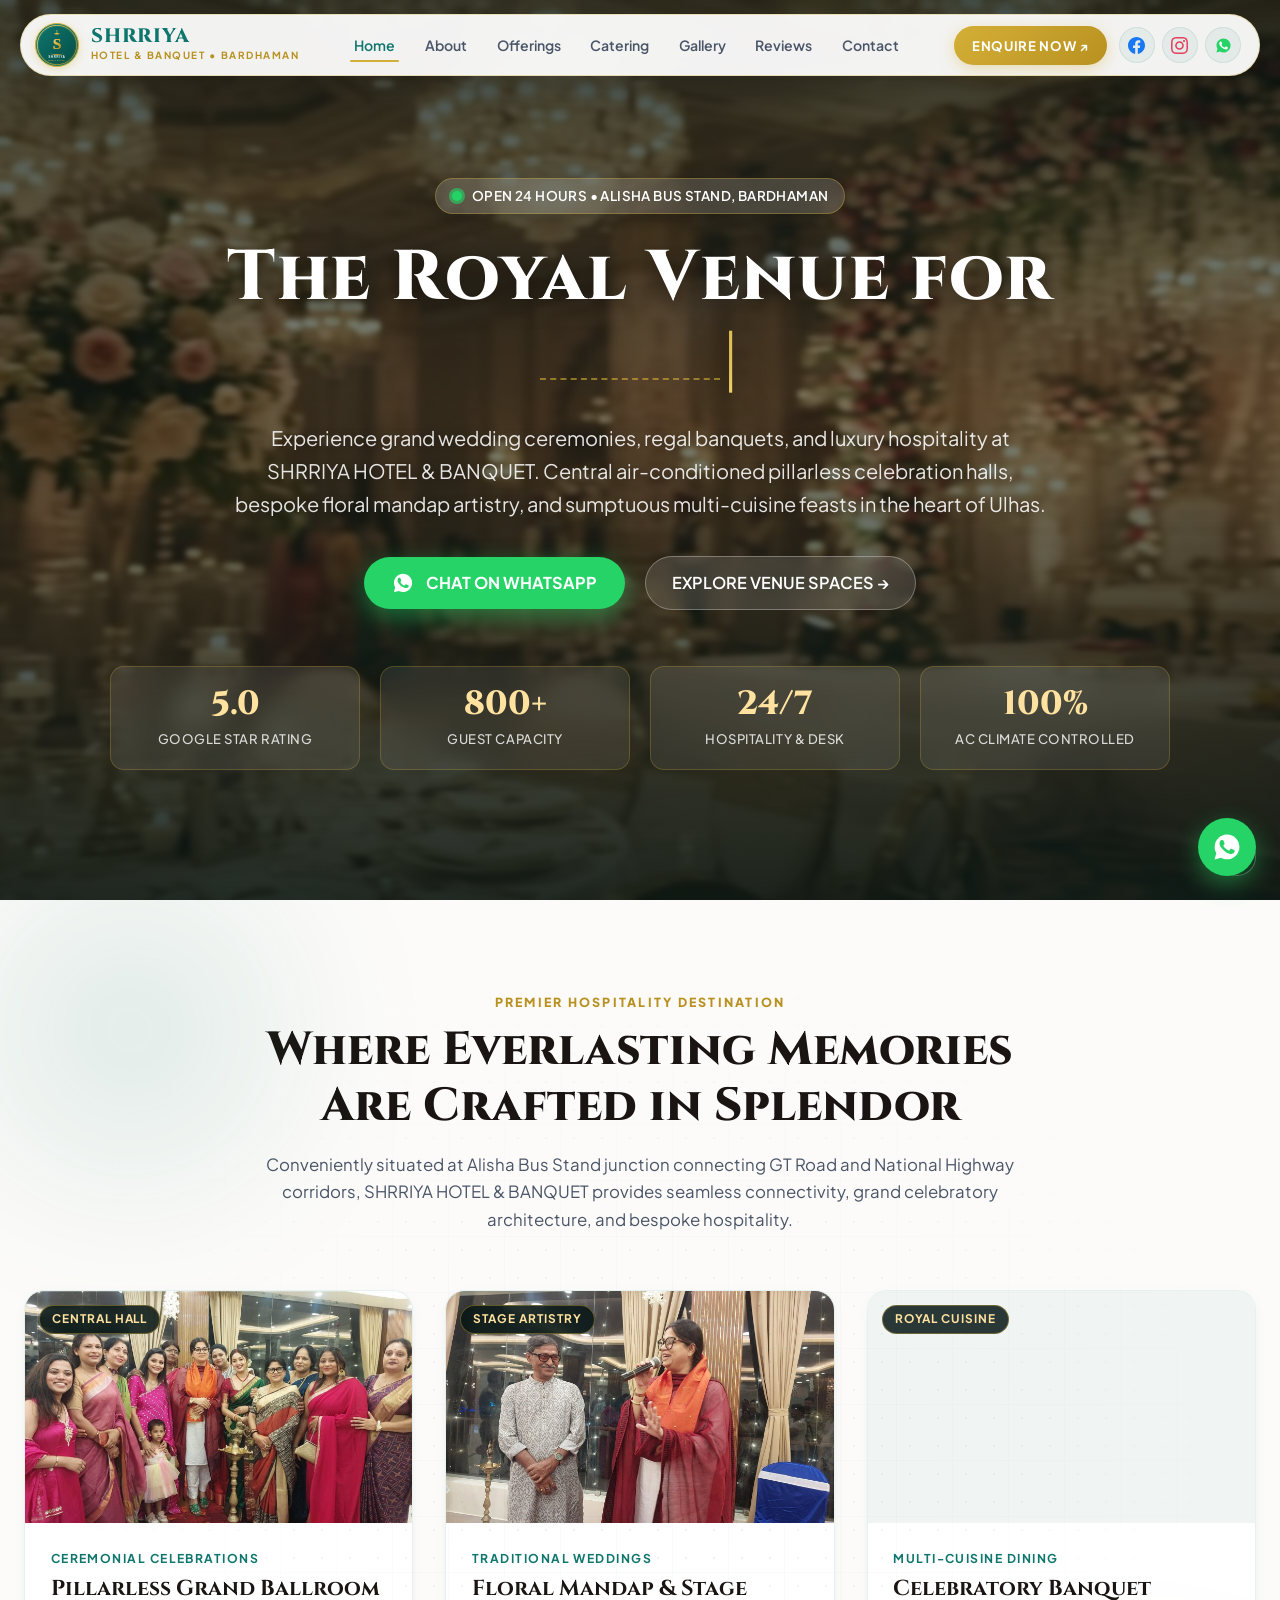
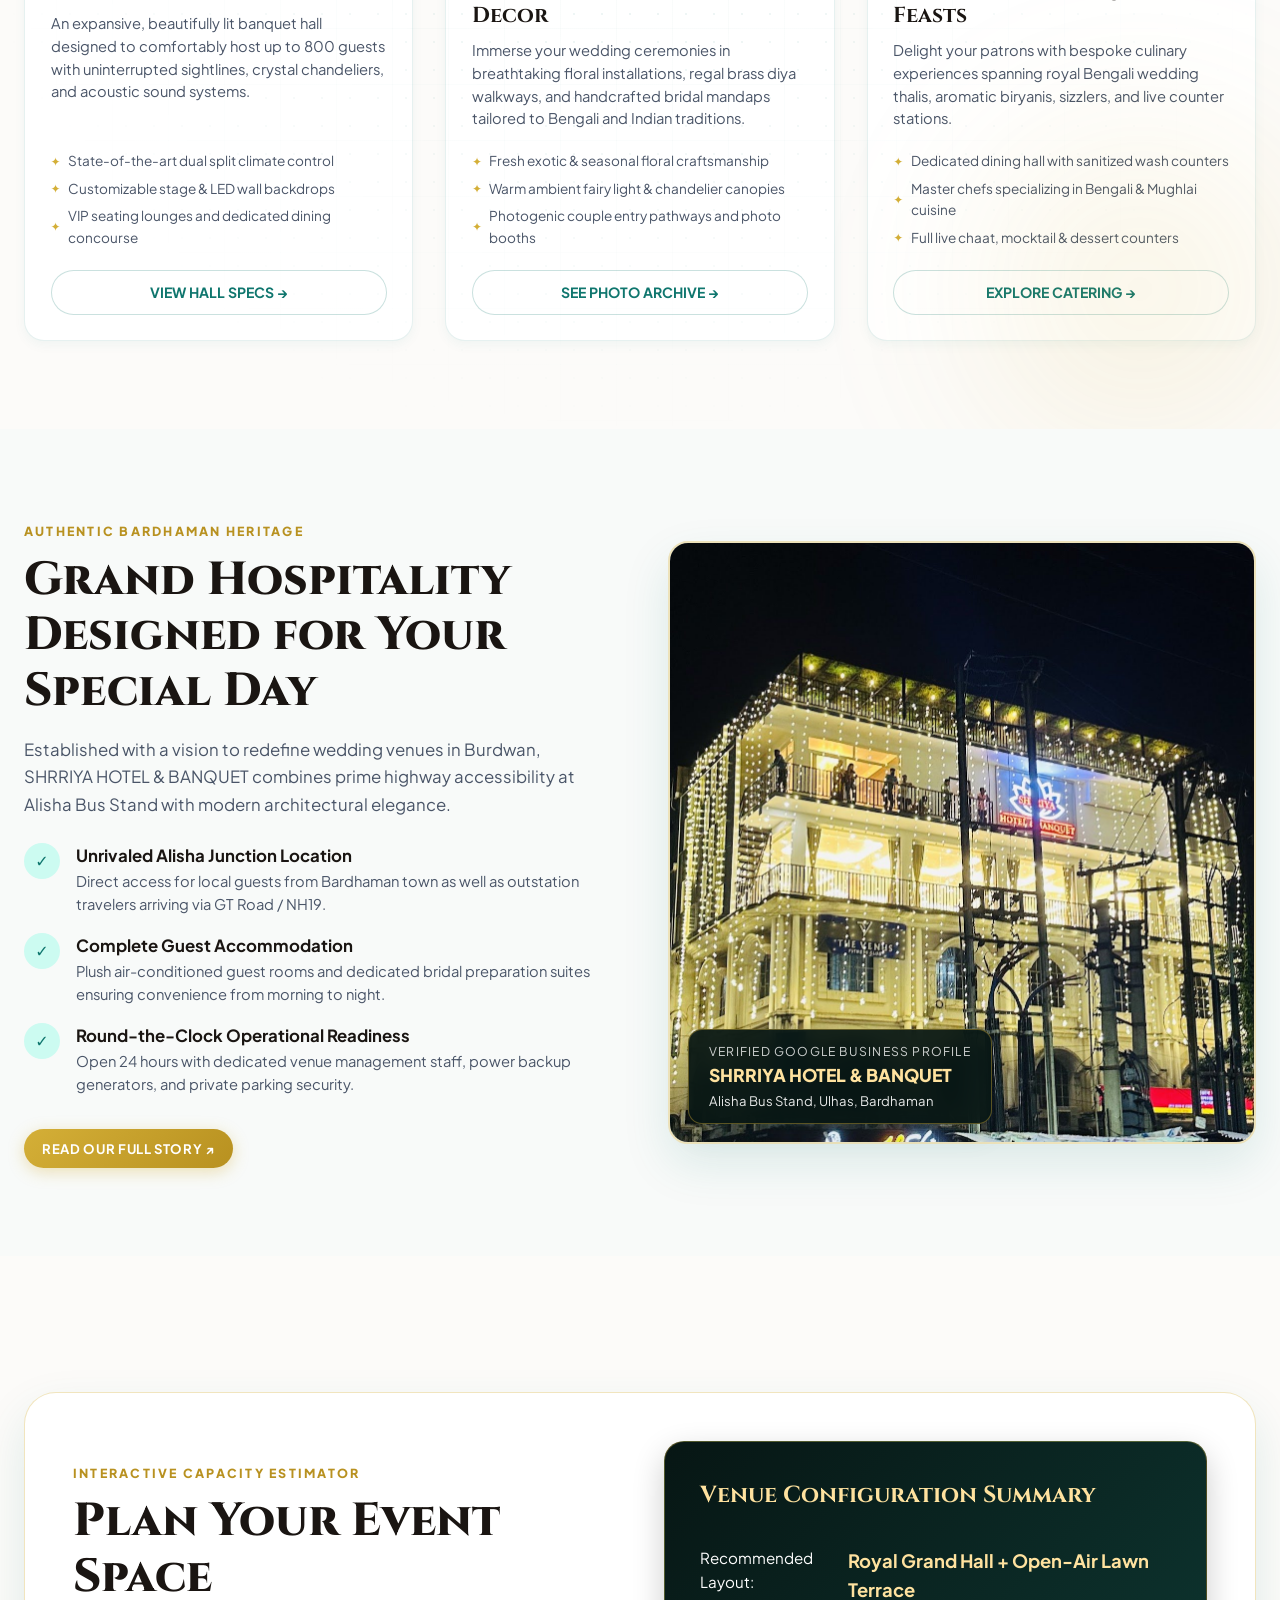
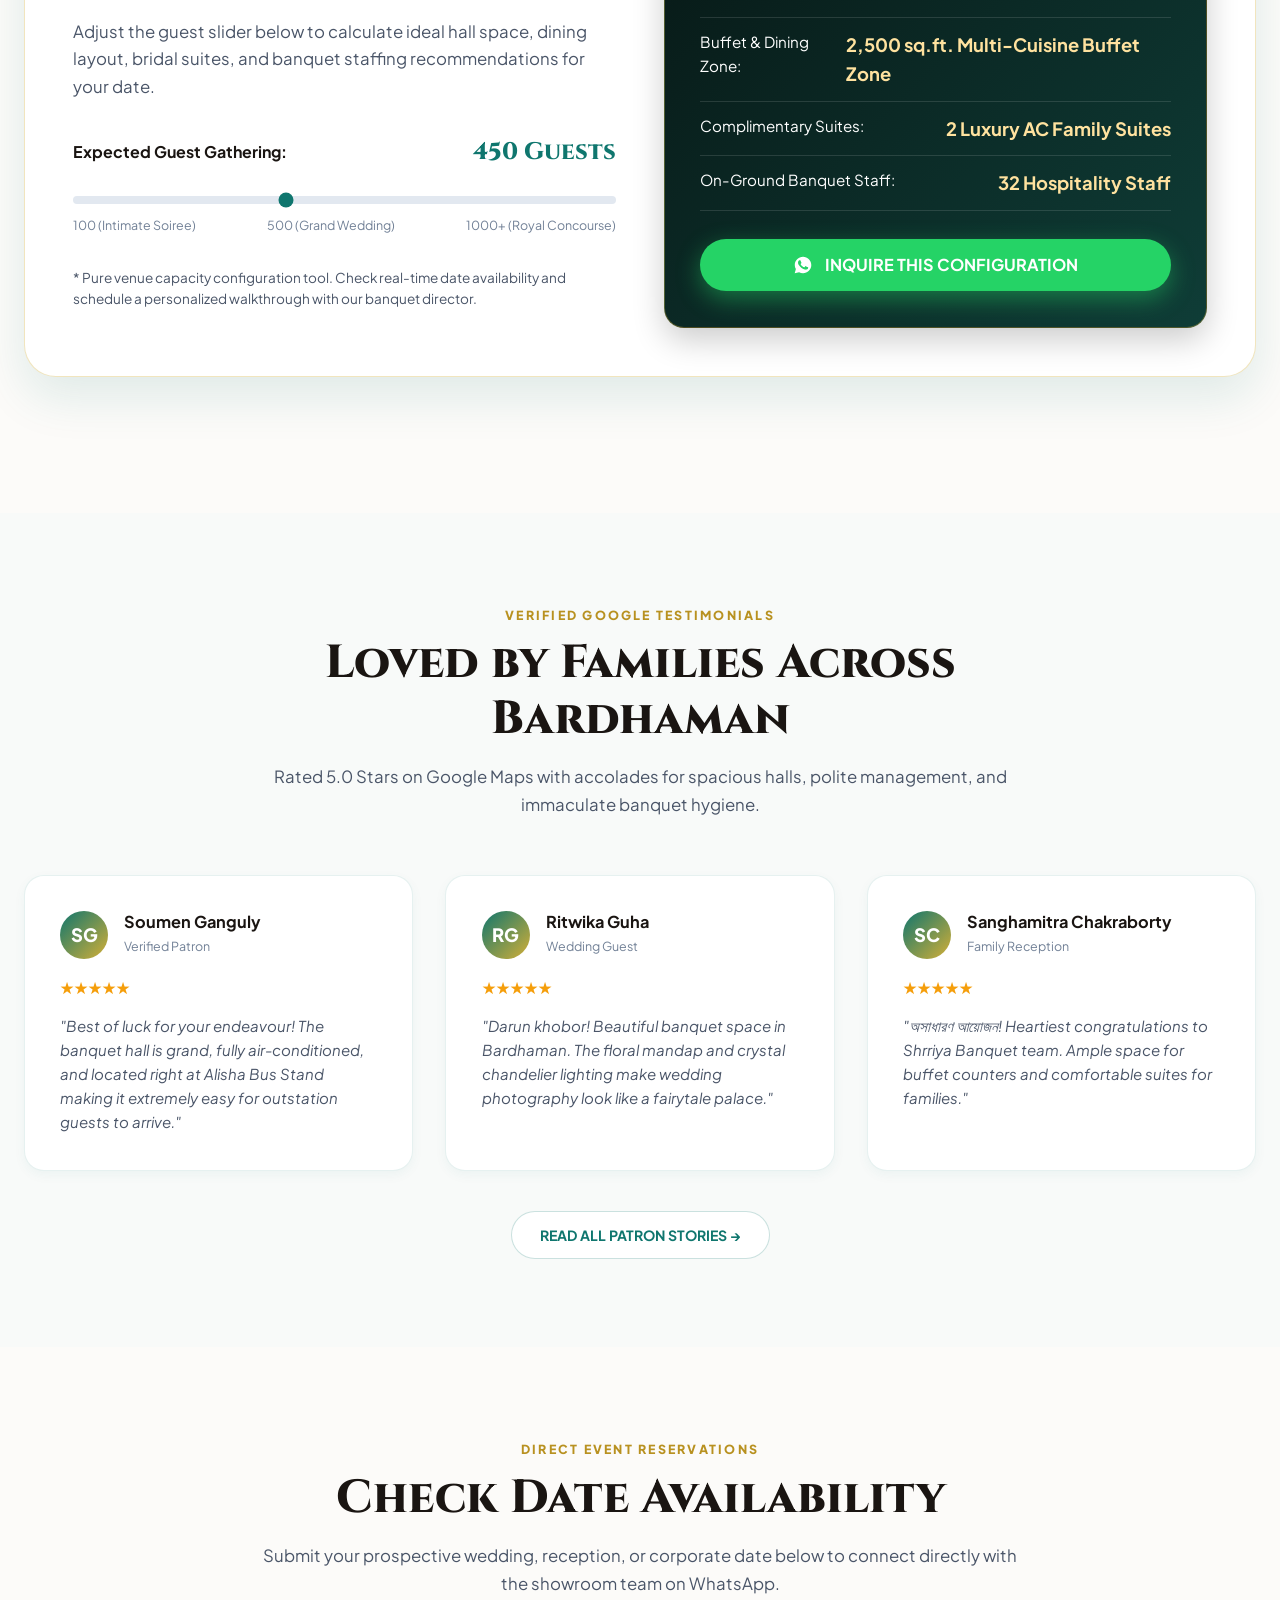
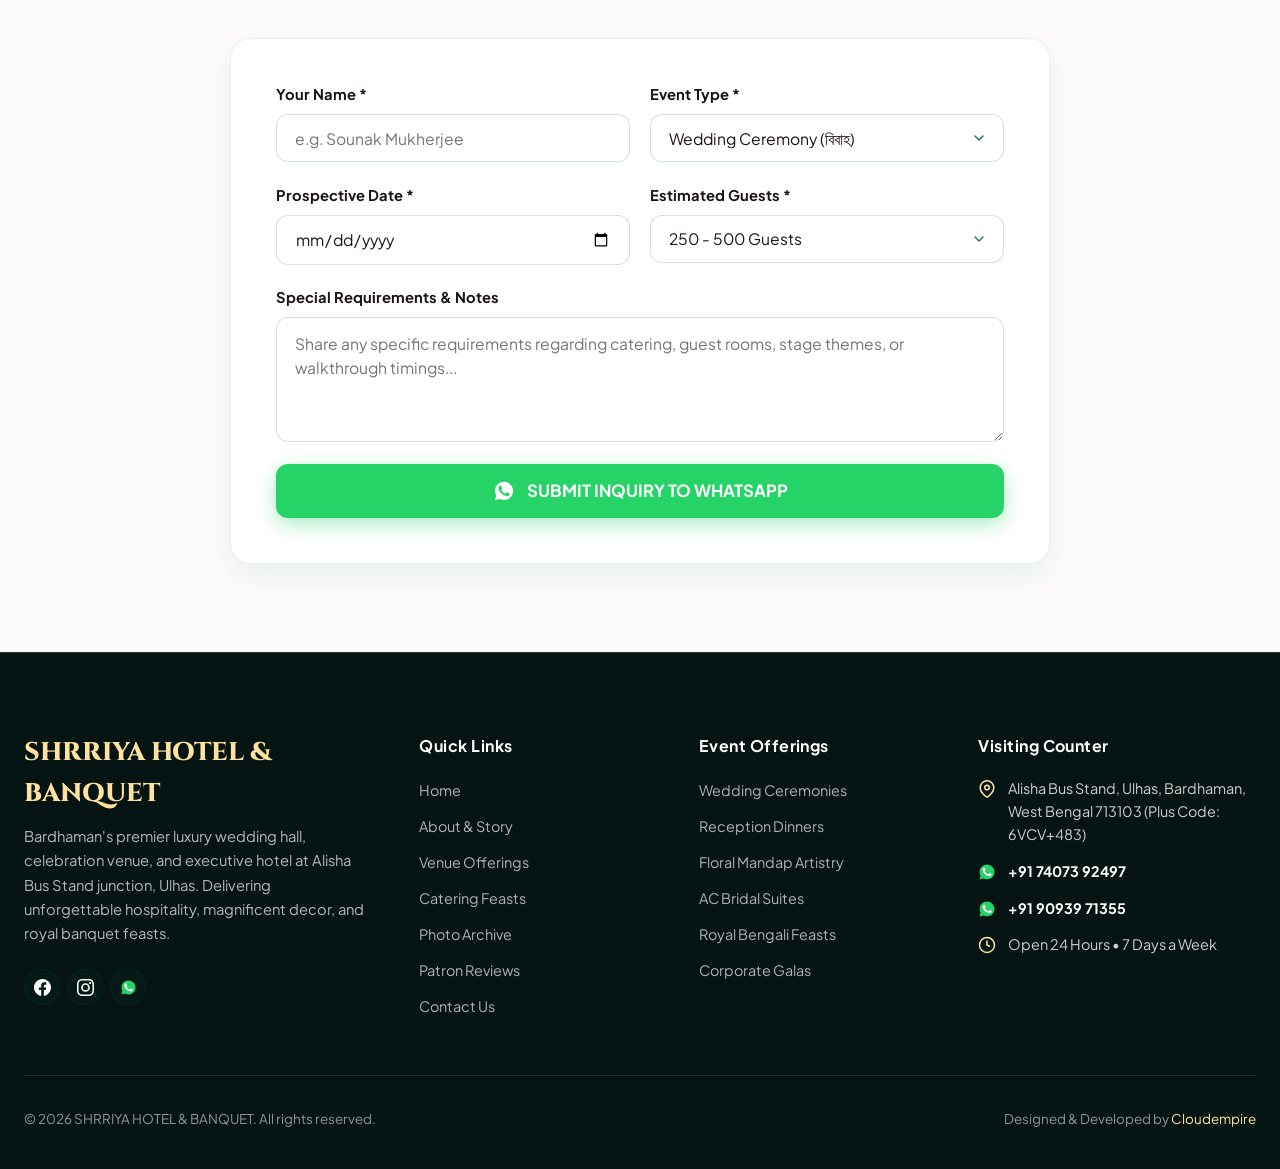
==== commit 3014b562: "feat: integrate browser Gemini hero video & typewriter dynamic text animation" ====
--- a/index.html
+++ b/index.html
@@ -85,10 +85,10 @@
         <span>OPEN 24 HOURS • ALISHA BUS STAND, BARDHAMAN</span>
       </div>
 
-      <!-- Headline with Dynamic Keyword Rotator (Mandate 16) -->
+      <!-- Headline with Typewriter Dynamic Text Animation (Mandate 16) -->
       <h1 class="hero-title">
         The Royal Venue for<br>
-        <span class="title-accent"><span class="dynamic-rotator">Bardhaman Weddings</span></span>
+        <span class="title-accent"><span class="dynamic-typewriter">Bardhaman Weddings</span><span class="typewriter-cursor">|</span></span>
       </h1>
 
       <p class="hero-subtitle">
--- a/assets/css/style.css
+++ b/assets/css/style.css
@@ -459,14 +459,30 @@
   -webkit-text-fill-color: transparent;
 }
 
-/* Dynamic Keyword Rotator */
-.dynamic-rotator {
+/* Dynamic Keyword Rotator & Typewriter */
+.dynamic-rotator,
+.dynamic-typewriter {
   display: inline-block;
-  min-width: 220px;
+  min-width: 180px;
   color: #FFE29F;
   border-bottom: 2px dashed rgba(212, 175, 55, 0.6);
   padding: 0 4px;
+  position: relative;
   transition: opacity 0.4s ease, transform 0.4s ease;
+}
+
+.typewriter-cursor {
+  display: inline-block;
+  color: #FFE29F;
+  font-weight: 300;
+  margin-left: 2px;
+  animation: typewriterBlink 0.85s infinite;
+  vertical-align: baseline;
+}
+
+@keyframes typewriterBlink {
+  0%, 100% { opacity: 1; }
+  50% { opacity: 0; }
 }
 
 .hero-subtitle {
